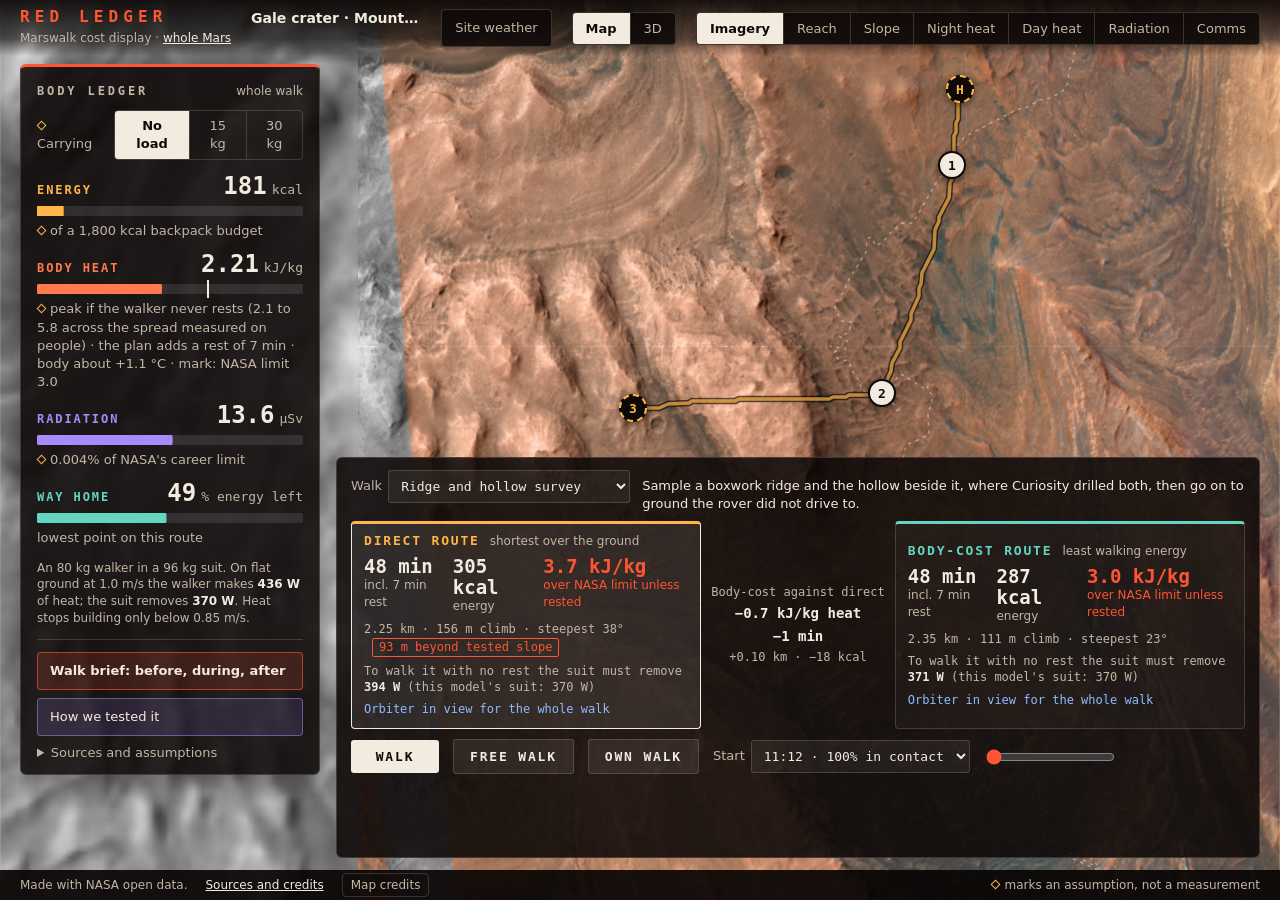
==== index.html @ 3b32ef21 "Add four ready-made walks, each with a science goal The challenge asks for a map that starts from a " ====
<!doctype html>
<html lang="en">
<head>
  <meta charset="utf-8">
  <meta name="viewport" content="width=device-width, initial-scale=1">
  <title>Red Ledger: what a Marswalk costs the body</title>
  <meta name="description" content="A helmet display for one Marswalk at Gale crater. Every route is priced in energy, heat, radiation dose and the way back. Made with NASA open data.">
  <link rel="stylesheet" href="vendor/leaflet/leaflet.css">
  <link rel="stylesheet" href="css/view3d.css">
  <link rel="stylesheet" href="css/hud.css">
</head>
<body class="booting">
  <div id="map" aria-label="Map of the walk area at Gale crater, Mars"></div>
  <div id="view3d" hidden></div>
  <div class="visor" aria-hidden="true"></div>

  <header class="top">
    <div class="brand">
      <span class="brand-mark">RED LEDGER</span>
      <span class="brand-sub">Marswalk cost display · <a href="globe.html">whole Mars</a></span>
    </div>
    <div class="site">
      <span class="site-name">Gale crater · Mount Sharp · boxwork ridges</span>
      <span class="site-coord" id="cursor-coord"></span>
    </div>
    <details class="chip-pop" id="weather">
      <summary>Site weather</summary>
      <div class="pop" id="weather-body"></div>
    </details>
    <nav class="overlays" id="views" aria-label="View">
      <button type="button" id="view-map" aria-pressed="true">Map</button>
      <button type="button" id="view-3d" aria-pressed="false" title="The walk on real terrain (key V)">3D</button>
      <button type="button" id="view-follow" aria-pressed="false" hidden>Follow</button>
      <button type="button" id="view-height" aria-pressed="false" hidden>Height ×2</button>
    </nav>
    <nav class="overlays" id="overlays" aria-label="Map overlay"></nav>
  </header>

  <main class="hud">
  <aside class="ledger" aria-label="Body cost along the route">
    <header class="ledger-head">
      <h2>Body ledger</h2>
      <span class="ledger-mode" id="ledger-mode"></span>
    </header>
    <div class="loads">
      <span><i class="assume"></i>Carrying</span>
      <nav id="loads" aria-label="Carried load"></nav>
    </div>
    <div class="bars" id="bars"></div>
    <div class="legend" id="legend" hidden>
      <span class="legend-title" id="legend-title"></span>
      <canvas id="legend-strip" width="200" height="8"></canvas>
      <span class="legend-ticks" id="legend-ticks"></span>
      <span class="legend-note" id="legend-note"></span>
    </div>
    <p class="ledger-note" id="ledger-note">Loading the terrain…</p>
    <div class="ledger-foot">
      <button type="button" id="brief-open" class="brief-open">Walk brief: before, during, after</button>
      <button type="button" id="proof-open">How we tested it</button>
      <details class="sources" id="sources">
        <summary>Sources and assumptions</summary>
        <ul id="sources-list"></ul>
      </details>
    </div>
  </aside>

  <aside class="target" id="target" aria-label="Selected stop" hidden>
    <figure id="target-photo" hidden>
      <img id="target-img" alt="">
      <button id="target-swap" type="button"></button>
      <figcaption id="target-caption"></figcaption>
    </figure>
    <div class="target-body">
      <h3 id="target-name"></h3>
      <p id="target-text"></p>
      <p class="credit" id="target-credit"></p>
    </div>
    <button type="button" class="close" id="target-close" aria-label="Close">×</button>
  </aside>

  <section class="walk" aria-label="Route comparison and walk control">
    <div class="walk-goal" id="walk-goal" hidden>
      <label>Walk <select id="walk-pick" title="Ready-made walks to places where Curiosity worked, or a walk of your own"></select></label>
      <span id="walk-goal-text"></span>
    </div>
    <p class="own-hint" id="own-hint" hidden></p>
    <div class="routes" id="routes"></div>
    <div class="scrub">
      <button id="play" type="button" disabled>Walk</button>
      <button id="free" type="button" class="quiet" disabled title="Steer the walker yourself with the arrow keys; the body model runs on the ground you choose">Free walk</button>
      <button id="own" type="button" class="quiet" disabled aria-pressed="false" title="Place your own stops on the map; the planner finds both routes there and back and what they cost the body (key O)">Own walk</button>
      <label class="start" id="start-wrap">Start <select id="start-time" title="Local time on Mars when the walk starts. The share is how much of the body-cost route has a relay orbiter in view."></select></label>
      <input id="progress" type="range" min="0" max="1000" value="0" disabled aria-label="Position along the route">
      <span id="progress-text" class="mono"></span>
    </div>
    <canvas id="profile" aria-label="Elevation profile of the route"></canvas>
  </section>
  </main>

  <dialog class="proof sheet" id="proof" aria-label="Tests of the model against measurements">
    <header>
      <h2>How we tested our own claims</h2>
      <button type="button" class="close" id="proof-close" aria-label="Close">×</button>
    </header>
    <div id="proof-body"></div>
  </dialog>

  <dialog class="proof sheet" id="brief" aria-label="Walk brief">
    <header>
      <h2>Walk brief</h2>
      <button type="button" class="close" id="brief-close" aria-label="Close">×</button>
    </header>
    <div id="brief-body"></div>
  </dialog>

  <footer class="foot">
    <span>Made with NASA open data.</span>
    <a href="CREDITS.md">Sources and credits</a>
    <details class="chip-pop up" id="map-credits">
      <summary>Map credits</summary>
      <div class="pop" id="map-credits-body"></div>
    </details>
    <span class="assume-key"><i class="assume"></i>marks an assumption, not a measurement</span>
  </footer>

  <script src="vendor/leaflet/leaflet.js"></script>
  <script type="module" src="js/app.js"></script>
</body>
</html>
---- vendor/leaflet/leaflet.css ----
/* required styles */

.leaflet-pane,
.leaflet-tile,
.leaflet-marker-icon,
.leaflet-marker-shadow,
.leaflet-tile-container,
.leaflet-pane > svg,
.leaflet-pane > canvas,
.leaflet-zoom-box,
.leaflet-image-layer,
.leaflet-layer {
	position: absolute;
	left: 0;
	top: 0;
	}
.leaflet-container {
	overflow: hidden;
	}
.leaflet-tile,
.leaflet-marker-icon,
.leaflet-marker-shadow {
	-webkit-user-select: none;
	   -moz-user-select: none;
	        user-select: none;
	  -webkit-user-drag: none;
	}
/* Prevents IE11 from highlighting tiles in blue */
.leaflet-tile::selection {
	background: transparent;
}
/* Safari renders non-retina tile on retina better with this, but Chrome is worse */
.leaflet-safari .leaflet-tile {
	image-rendering: -webkit-optimize-contrast;
	}
/* hack that prevents hw layers "stretching" when loading new tiles */
.leaflet-safari .leaflet-tile-container {
	width: 1600px;
	height: 1600px;
	-webkit-transform-origin: 0 0;
	}
.leaflet-marker-icon,
.leaflet-marker-shadow {
	display: block;
	}
/* .leaflet-container svg: reset svg max-width decleration shipped in Joomla! (joomla.org) 3.x */
/* .leaflet-container img: map is broken in FF if you have max-width: 100% on tiles */
.leaflet-container .leaflet-overlay-pane svg {
	max-width: none !important;
	max-height: none !important;
	}
.leaflet-container .leaflet-marker-pane img,
.leaflet-container .leaflet-shadow-pane img,
.leaflet-container .leaflet-tile-pane img,
.leaflet-container img.leaflet-image-layer,
.leaflet-container .leaflet-tile {
	max-width: none !important;
	max-height: none !important;
	width: auto;
	padding: 0;
	}

.leaflet-container img.leaflet-tile {
	/* See: https://bugs.chromium.org/p/chromium/issues/detail?id=600120 */
	mix-blend-mode: plus-lighter;
}

.leaflet-container.leaflet-touch-zoom {
	-ms-touch-action: pan-x pan-y;
	touch-action: pan-x pan-y;
	}
.leaflet-container.leaflet-touch-drag {
	-ms-touch-action: pinch-zoom;
	/* Fallback for FF which doesn't support pinch-zoom */
	touch-action: none;
	touch-action: pinch-zoom;
}
.leaflet-container.leaflet-touch-drag.leaflet-touch-zoom {
	-ms-touch-action: none;
	touch-action: none;
}
.leaflet-container {
	-webkit-tap-highlight-color: transparent;
}
.leaflet-container a {
	-webkit-tap-highlight-color: rgba(51, 181, 229, 0.4);
}
.leaflet-tile {
	filter: inherit;
	visibility: hidden;
	}
.leaflet-tile-loaded {
	visibility: inherit;
	}
.leaflet-zoom-box {
	width: 0;
	height: 0;
	-moz-box-sizing: border-box;
	     box-sizing: border-box;
	z-index: 800;
	}
/* workaround for https://bugzilla.mozilla.org/show_bug.cgi?id=888319 */
.leaflet-overlay-pane svg {
	-moz-user-select: none;
	}

.leaflet-pane         { z-index: 400; }

.leaflet-tile-pane    { z-index: 200; }
.leaflet-overlay-pane { z-index: 400; }
.leaflet-shadow-pane  { z-index: 500; }
.leaflet-marker-pane  { z-index: 600; }
.leaflet-tooltip-pane   { z-index: 650; }
.leaflet-popup-pane   { z-index: 700; }

.leaflet-map-pane canvas { z-index: 100; }
.leaflet-map-pane svg    { z-index: 200; }

.leaflet-vml-shape {
	width: 1px;
	height: 1px;
	}
.lvml {
	behavior: url(#default#VML);
	display: inline-block;
	position: absolute;
	}


/* control positioning */

.leaflet-control {
	position: relative;
	z-index: 800;
	pointer-events: visiblePainted; /* IE 9-10 doesn't have auto */
	pointer-events: auto;
	}
.leaflet-top,
.leaflet-bottom {
	position: absolute;
	z-index: 1000;
	pointer-events: none;
	}
.leaflet-top {
	top: 0;
	}
.leaflet-right {
	right: 0;
	}
.leaflet-bottom {
	bottom: 0;
	}
.leaflet-left {
	left: 0;
	}
.leaflet-control {
	float: left;
	clear: both;
	}
.leaflet-right .leaflet-control {
	float: right;
	}
.leaflet-top .leaflet-control {
	margin-top: 10px;
	}
.leaflet-bottom .leaflet-control {
	margin-bottom: 10px;
	}
.leaflet-left .leaflet-control {
	margin-left: 10px;
	}
.leaflet-right .leaflet-control {
	margin-right: 10px;
	}


/* zoom and fade animations */

.leaflet-fade-anim .leaflet-popup {
	opacity: 0;
	-webkit-transition: opacity 0.2s linear;
	   -moz-transition: opacity 0.2s linear;
	        transition: opacity 0.2s linear;
	}
.leaflet-fade-anim .leaflet-map-pane .leaflet-popup {
	opacity: 1;
	}
.leaflet-zoom-animated {
	-webkit-transform-origin: 0 0;
	    -ms-transform-origin: 0 0;
	        transform-origin: 0 0;
	}
svg.leaflet-zoom-animated {
	will-change: transform;
}

.leaflet-zoom-anim .leaflet-zoom-animated {
	-webkit-transition: -webkit-transform 0.25s cubic-bezier(0,0,0.25,1);
	   -moz-transition:    -moz-transform 0.25s cubic-bezier(0,0,0.25,1);
	        transition:         transform 0.25s cubic-bezier(0,0,0.25,1);
	}
.leaflet-zoom-anim .leaflet-tile,
.leaflet-pan-anim .leaflet-tile {
	-webkit-transition: none;
	   -moz-transition: none;
	        transition: none;
	}

.leaflet-zoom-anim .leaflet-zoom-hide {
	visibility: hidden;
	}


/* cursors */

.leaflet-interactive {
	cursor: pointer;
	}
.leaflet-grab {
	cursor: -webkit-grab;
	cursor:    -moz-grab;
	cursor:         grab;
	}
.leaflet-crosshair,
.leaflet-crosshair .leaflet-interactive {
	cursor: crosshair;
	}
.leaflet-popup-pane,
.leaflet-control {
	cursor: auto;
	}
.leaflet-dragging .leaflet-grab,
.leaflet-dragging .leaflet-grab .leaflet-interactive,
.leaflet-dragging .leaflet-marker-draggable {
	cursor: move;
	cursor: -webkit-grabbing;
	cursor:    -moz-grabbing;
	cursor:         grabbing;
	}

/* marker & overlays interactivity */
.leaflet-marker-icon,
.leaflet-marker-shadow,
.leaflet-image-layer,
.leaflet-pane > svg path,
.leaflet-tile-container {
	pointer-events: none;
	}

.leaflet-marker-icon.leaflet-interactive,
.leaflet-image-layer.leaflet-interactive,
.leaflet-pane > svg path.leaflet-interactive,
svg.leaflet-image-layer.leaflet-interactive path {
	pointer-events: visiblePainted; /* IE 9-10 doesn't have auto */
	pointer-events: auto;
	}

/* visual tweaks */

.leaflet-container {
	background: #ddd;
	outline-offset: 1px;
	}
.leaflet-container a {
	color: #0078A8;
	}
.leaflet-zoom-box {
	border: 2px dotted #38f;
	background: rgba(255,255,255,0.5);
	}


/* general typography */
.leaflet-container {
	font-family: "Helvetica Neue", Arial, Helvetica, sans-serif;
	font-size: 12px;
	font-size: 0.75rem;
	line-height: 1.5;
	}


/* general toolbar styles */

.leaflet-bar {
	box-shadow: 0 1px 5px rgba(0,0,0,0.65);
	border-radius: 4px;
	}
.leaflet-bar a {
	background-color: #fff;
	border-bottom: 1px solid #ccc;
	width: 26px;
	height: 26px;
	line-height: 26px;
	display: block;
	text-align: center;
	text-decoration: none;
	color: black;
	}
.leaflet-bar a,
.leaflet-control-layers-toggle {
	background-position: 50% 50%;
	background-repeat: no-repeat;
	display: block;
	}
.leaflet-bar a:hover,
.leaflet-bar a:focus {
	background-color: #f4f4f4;
	}
.leaflet-bar a:first-child {
	border-top-left-radius: 4px;
	border-top-right-radius: 4px;
	}
.leaflet-bar a:last-child {
	border-bottom-left-radius: 4px;
	border-bottom-right-radius: 4px;
	border-bottom: none;
	}
.leaflet-bar a.leaflet-disabled {
	cursor: default;
	background-color: #f4f4f4;
	color: #bbb;
	}

.leaflet-touch .leaflet-bar a {
	width: 30px;
	height: 30px;
	line-height: 30px;
	}
.leaflet-touch .leaflet-bar a:first-child {
	border-top-left-radius: 2px;
	border-top-right-radius: 2px;
	}
.leaflet-touch .leaflet-bar a:last-child {
	border-bottom-left-radius: 2px;
	border-bottom-right-radius: 2px;
	}

/* zoom control */

.leaflet-control-zoom-in,
.leaflet-control-zoom-out {
	font: bold 18px 'Lucida Console', Monaco, monospace;
	text-indent: 1px;
	}

.leaflet-touch .leaflet-control-zoom-in, .leaflet-touch .leaflet-control-zoom-out  {
	font-size: 22px;
	}


/* layers control */

.leaflet-control-layers {
	box-shadow: 0 1px 5px rgba(0,0,0,0.4);
	background: #fff;
	border-radius: 5px;
	}
.leaflet-control-layers-toggle {
	background-image: url(images/layers.png);
	width: 36px;
	height: 36px;
	}
.leaflet-retina .leaflet-control-layers-toggle {
	background-image: url(images/layers-2x.png);
	background-size: 26px 26px;
	}
.leaflet-touch .leaflet-control-layers-toggle {
	width: 44px;
	height: 44px;
	}
.leaflet-control-layers .leaflet-control-layers-list,
.leaflet-control-layers-expanded .leaflet-control-layers-toggle {
	display: none;
	}
.leaflet-control-layers-expanded .leaflet-control-layers-list {
	display: block;
	position: relative;
	}
.leaflet-control-layers-expanded {
	padding: 6px 10px 6px 6px;
	color: #333;
	background: #fff;
	}
.leaflet-control-layers-scrollbar {
	overflow-y: scroll;
	overflow-x: hidden;
	padding-right: 5px;
	}
.leaflet-control-layers-selector {
	margin-top: 2px;
	position: relative;
	top: 1px;
	}
.leaflet-control-layers label {
	display: block;
	font-size: 13px;
	font-size: 1.08333em;
	}
.leaflet-control-layers-separator {
	height: 0;
	border-top: 1px solid #ddd;
	margin: 5px -10px 5px -6px;
	}

/* Default icon URLs */
.leaflet-default-icon-path { /* used only in path-guessing heuristic, see L.Icon.Default */
	background-image: url(images/marker-icon.png);
	}


/* attribution and scale controls */

.leaflet-container .leaflet-control-attribution {
	background: #fff;
	background: rgba(255, 255, 255, 0.8);
	margin: 0;
	}
.leaflet-control-attribution,
.leaflet-control-scale-line {
	padding: 0 5px;
	color: #333;
	line-height: 1.4;
	}
.leaflet-control-attribution a {
	text-decoration: none;
	}
.leaflet-control-attribution a:hover,
.leaflet-control-attribution a:focus {
	text-decoration: underline;
	}
.leaflet-attribution-flag {
	display: inline !important;
	vertical-align: baseline !important;
	width: 1em;
	height: 0.6669em;
	}
.leaflet-left .leaflet-control-scale {
	margin-left: 5px;
	}
.leaflet-bottom .leaflet-control-scale {
	margin-bottom: 5px;
	}
.leaflet-control-scale-line {
	border: 2px solid #777;
	border-top: none;
	line-height: 1.1;
	padding: 2px 5px 1px;
	white-space: nowrap;
	-moz-box-sizing: border-box;
	     box-sizing: border-box;
	background: rgba(255, 255, 255, 0.8);
	text-shadow: 1px 1px #fff;
	}
.leaflet-control-scale-line:not(:first-child) {
	border-top: 2px solid #777;
	border-bottom: none;
	margin-top: -2px;
	}
.leaflet-control-scale-line:not(:first-child):not(:last-child) {
	border-bottom: 2px solid #777;
	}

.leaflet-touch .leaflet-control-attribution,
.leaflet-touch .leaflet-control-layers,
.leaflet-touch .leaflet-bar {
	box-shadow: none;
	}
.leaflet-touch .leaflet-control-layers,
.leaflet-touch .leaflet-bar {
	border: 2px solid rgba(0,0,0,0.2);
	background-clip: padding-box;
	}


/* popup */

.leaflet-popup {
	position: absolute;
	text-align: center;
	margin-bottom: 20px;
	}
.leaflet-popup-content-wrapper {
	padding: 1px;
	text-align: left;
	border-radius: 12px;
	}
.leaflet-popup-content {
	margin: 13px 24px 13px 20px;
	line-height: 1.3;
	font-size: 13px;
	font-size: 1.08333em;
	min-height: 1px;
	}
.leaflet-popup-content p {
	margin: 17px 0;
	margin: 1.3em 0;
	}
.leaflet-popup-tip-container {
	width: 40px;
	height: 20px;
	position: absolute;
	left: 50%;
	margin-top: -1px;
	margin-left: -20px;
	overflow: hidden;
	pointer-events: none;
	}
.leaflet-popup-tip {
	width: 17px;
	height: 17px;
	padding: 1px;

	margin: -10px auto 0;
	pointer-events: auto;

	-webkit-transform: rotate(45deg);
	   -moz-transform: rotate(45deg);
	    -ms-transform: rotate(45deg);
	        transform: rotate(45deg);
	}
.leaflet-popup-content-wrapper,
.leaflet-popup-tip {
	background: white;
	color: #333;
	box-shadow: 0 3px 14px rgba(0,0,0,0.4);
	}
.leaflet-container a.leaflet-popup-close-button {
	position: absolute;
	top: 0;
	right: 0;
	border: none;
	text-align: center;
	width: 24px;
	height: 24px;
	font: 16px/24px Tahoma, Verdana, sans-serif;
	color: #757575;
	text-decoration: none;
	background: transparent;
	}
.leaflet-container a.leaflet-popup-close-button:hover,
.leaflet-container a.leaflet-popup-close-button:focus {
	color: #585858;
	}
.leaflet-popup-scrolled {
	overflow: auto;
	}

.leaflet-oldie .leaflet-popup-content-wrapper {
	-ms-zoom: 1;
	}
.leaflet-oldie .leaflet-popup-tip {
	width: 24px;
	margin: 0 auto;

	-ms-filter: "progid:DXImageTransform.Microsoft.Matrix(M11=0.70710678, M12=0.70710678, M21=-0.70710678, M22=0.70710678)";
	filter: progid:DXImageTransform.Microsoft.Matrix(M11=0.70710678, M12=0.70710678, M21=-0.70710678, M22=0.70710678);
	}

.leaflet-oldie .leaflet-control-zoom,
.leaflet-oldie .leaflet-control-layers,
.leaflet-oldie .leaflet-popup-content-wrapper,
.leaflet-oldie .leaflet-popup-tip {
	border: 1px solid #999;
	}


/* div icon */

.leaflet-div-icon {
	background: #fff;
	border: 1px solid #666;
	}


/* Tooltip */
/* Base styles for the element that has a tooltip */
.leaflet-tooltip {
	position: absolute;
	padding: 6px;
	background-color: #fff;
	border: 1px solid #fff;
	border-radius: 3px;
	color: #222;
	white-space: nowrap;
	-webkit-user-select: none;
	-moz-user-select: none;
	-ms-user-select: none;
	user-select: none;
	pointer-events: none;
	box-shadow: 0 1px 3px rgba(0,0,0,0.4);
	}
.leaflet-tooltip.leaflet-interactive {
	cursor: pointer;
	pointer-events: auto;
	}
.leaflet-tooltip-top:before,
.leaflet-tooltip-bottom:before,
.leaflet-tooltip-left:before,
.leaflet-tooltip-right:before {
	position: absolute;
	pointer-events: none;
	border: 6px solid transparent;
	background: transparent;
	content: "";
	}

/* Directions */

.leaflet-tooltip-bottom {
	margin-top: 6px;
}
.leaflet-tooltip-top {
	margin-top: -6px;
}
.leaflet-tooltip-bottom:before,
.leaflet-tooltip-top:before {
	left: 50%;
	margin-left: -6px;
	}
.leaflet-tooltip-top:before {
	bottom: 0;
	margin-bottom: -12px;
	border-top-color: #fff;
	}
.leaflet-tooltip-bottom:before {
	top: 0;
	margin-top: -12px;
	margin-left: -6px;
	border-bottom-color: #fff;
	}
.leaflet-tooltip-left {
	margin-left: -6px;
}
.leaflet-tooltip-right {
	margin-left: 6px;
}
.leaflet-tooltip-left:before,
.leaflet-tooltip-right:before {
	top: 50%;
	margin-top: -6px;
	}
.leaflet-tooltip-left:before {
	right: 0;
	margin-right: -12px;
	border-left-color: #fff;
	}
.leaflet-tooltip-right:before {
	left: 0;
	margin-left: -12px;
	border-right-color: #fff;
	}

/* Printing */

@media print {
	/* Prevent printers from removing background-images of controls. */
	.leaflet-control {
		-webkit-print-color-adjust: exact;
		print-color-adjust: exact;
		}
	}
---- css/view3d.css ----
/* Styles for the 3D view. Everything lives inside .v3d-root, which fills the
   container the page gives it. The variables match css/hud.css; the fallbacks
   let this file work on its own. */

/* The 3D view fades in over the map when it opens, so the flat map seems
   to tilt into the ground instead of cutting to it. */
.v3d-root {
  position: absolute;
  inset: 0;
  overflow: hidden;
  transition: opacity 350ms var(--ease-out, cubic-bezier(0.23, 1, 0.32, 1));
  background: var(--bg, #0c0908);
  color: var(--text, #f3ebe0);
  font: 12px/1.4 var(--sans, system-ui, -apple-system, "Segoe UI", Roboto, "Noto Sans", sans-serif);
}

.v3d-canvas {
  position: absolute;
  inset: 0;
  width: 100%;
  height: 100%;
  display: block;
  touch-action: none;
  cursor: grab;
}
.v3d-canvas:active { cursor: grabbing; }

/* Shown instead of the view when WebGL is missing. */
.v3d-msg {
  position: absolute;
  inset: 0;
  margin: 0;
  display: grid;
  place-items: center;
  padding: 24px;
  text-align: center;
  color: var(--dim, #c4b5a5);
  font-size: 15px;
}

.v3d-badge {
  position: absolute;
  top: 78px;
  right: 20px;
  padding: 6px 10px;
  border: 1px solid var(--amber, #ffb547);
  border-radius: 4px;
  background: var(--panel, rgba(14, 10, 8, 0.88));
  color: var(--amber, #ffb547);
  font: 700 13px/1 var(--mono, ui-monospace, "DejaVu Sans Mono", Menlo, Consolas, monospace);
  letter-spacing: 0.06em;
  pointer-events: none;
}
.v3d-badge[hidden] { display: none; }

.v3d-compass {
  position: absolute;
  top: 78px;
  left: 20px;
  width: 44px;
  height: 44px;
  border: 1px solid var(--line, rgba(255, 214, 190, 0.18));
  border-radius: 50%;
  background: var(--panel-quiet, rgba(14, 10, 8, 0.72));
  pointer-events: none;
}
/* The needle turns so its red end points at north on screen. */
.v3d-compass-needle {
  position: absolute;
  inset: 5px;
  transform-origin: 50% 50%;
}
.v3d-compass-needle::before {
  content: "N";
  position: absolute;
  top: -1px;
  left: 0;
  right: 0;
  text-align: center;
  font: 700 11px/1 var(--mono, ui-monospace, "DejaVu Sans Mono", Menlo, Consolas, monospace);
  color: var(--red, #ff5533);
}
.v3d-compass-needle::after {
  content: "";
  position: absolute;
  top: 14px;
  bottom: 4px;
  left: calc(50% - 1px);
  width: 2px;
  background: linear-gradient(to bottom, var(--red, #ff5533), var(--dim, #c4b5a5));
  border-radius: 1px;
}

.v3d-credit,
.v3d-hint {
  position: absolute;
  padding: 3px 8px;
  border-radius: 3px;
  background: var(--panel-quiet, rgba(14, 10, 8, 0.72));
  color: var(--dim, #c4b5a5);
  font-size: 11px;
  pointer-events: none;
}
.v3d-credit { left: 20px; bottom: 40px; max-width: calc(100% - 40px); }
.v3d-hint { right: 20px; bottom: 40px; }

@media (max-width: 700px) {
  .v3d-hint { display: none; }
  .v3d-credit { bottom: 8px; left: 8px; font-size: 10px; }
  .v3d-badge { right: 8px; }
  .v3d-compass { left: 8px; }
}

/* One line of render facts, only added when the page address has "v3debug". */
.v3d-debug {
  position: absolute;
  left: 0;
  right: 0;
  bottom: 64px; /* above the credit line and the hint */
  padding: 3px 8px;
  background: rgba(0, 0, 0, 0.75);
  color: #bfe;
  font: 10px/1.3 var(--mono, ui-monospace, "DejaVu Sans Mono", Menlo, Consolas, monospace);
  overflow-wrap: anywhere;
  pointer-events: none;
  z-index: 5;
}

@starting-style { .v3d-root { opacity: 0; } }
/* Opened with the V key: no fade. */
.v3d-instant .v3d-root { transition: none; }

/* Grab handle over the walker, on pages that let the visitor drag it. */
.v3d-handle {
  position: absolute;
  left: -22px;
  top: -22px;
  width: 44px;
  height: 44px;
  border-radius: 50%;
  pointer-events: auto;
  touch-action: none;
  user-select: none;
  cursor: grab;
}
.v3d-handle[hidden] { display: none; }
.v3d-handle:focus-visible { outline: 2px solid var(--amber, #ffb547); outline-offset: 2px; }
.v3d-dragging, .v3d-dragging .v3d-handle { cursor: grabbing; }
---- css/hud.css ----
:root {
  --bg: #0c0908;
  --panel: rgba(14, 10, 8, 0.88);
  --panel-quiet: rgba(14, 10, 8, 0.72);
  --line: rgba(255, 214, 190, 0.18);
  --text: #f3ebe0;
  --dim: #c4b5a5;
  --red: #ff5533;
  --amber: #ffb547;
  --ok: #63d6c1;
  --violet: #a78bfa;
  --mono: ui-monospace, "SFMono-Regular", "DejaVu Sans Mono", Menlo, Consolas, monospace;
  --sans: system-ui, -apple-system, "Segoe UI", Roboto, "Noto Sans", sans-serif;
  --left: clamp(300px, 22vw, 400px);
  --right: clamp(280px, 20vw, 360px);
  --top: 64px;
  --foot: 30px;
  --gap: 16px;
  /* Motion curves. Strong ease-out for things that enter or leave, ease-in-out
     for things that move on screen. */
  --ease-out: cubic-bezier(0.23, 1, 0.32, 1);
  --ease-in-out: cubic-bezier(0.77, 0, 0.175, 1);
}

/* Going from the globe to the walk page, the browser blends the two pages
   instead of cutting (where it can). */
@view-transition { navigation: auto; }

* { box-sizing: border-box; }

html, body {
  height: 100%;
  margin: 0;
  background: var(--bg);
  color: var(--text);
  font: 15px/1.4 var(--sans);
  overflow: hidden;
}

.mono { font-family: var(--mono); }
a { color: var(--text); }
button { font: inherit; color: inherit; }
:focus-visible { outline: 2px solid var(--amber); outline-offset: 2px; }

/* z-index 0 keeps every map layer under the 3D view and the panels. */
#map { position: fixed; inset: 0; z-index: 0; background: #17100d; }
#view3d { position: fixed; inset: 0; z-index: 300; }
#view3d[hidden] { display: none; }

/* The helmet: darkens the edges so the map reads as seen through a visor. */
.visor {
  position: fixed;
  inset: 0;
  pointer-events: none;
  z-index: 400;
  background: radial-gradient(ellipse 125% 100% at 50% 48%, transparent 70%, rgba(8, 5, 4, 0.35) 88%, rgba(5, 3, 2, 0.55) 100%);
  box-shadow: inset 0 0 0 1px var(--line);
}

.top, .foot { position: fixed; z-index: 500; }

/* The panels sit in one grid between the top bar and the footer, so they
   can never lie on top of each other, whatever the screen. Wide screens:
   the ledger on the left at full height, the walk panel along the bottom,
   the stop card top right, the map free in the middle. --top and --foot
   are set from the real height of the bars by the script. */
.hud {
  position: fixed;
  top: var(--top); bottom: var(--foot); left: 0; right: 0;
  z-index: 500;
  display: grid;
  grid-template-columns: var(--left) minmax(0, 1fr) var(--right);
  grid-template-rows: minmax(0, 1fr) auto;
  gap: 12px 16px;
  padding: 8px 20px 12px;
  pointer-events: none;
}
.hud > * { pointer-events: auto; min-width: 0; }

/* Panels arrive one after the other when the page starts. Until then a
   cover in the page colour hides the bare map, so the page opens the way the
   globe page left off: dark. */
.top, .ledger, .walk { transition: opacity 500ms var(--ease-out), transform 500ms var(--ease-out); }
.booting .top { opacity: 0; transform: translateY(-8px); }
.booting .ledger { opacity: 0; transform: translateX(-12px); }
.booting .walk { opacity: 0; transform: translateY(12px); }
.top { transition-delay: 100ms; }
.ledger { transition-delay: 200ms; }
.walk { transition-delay: 300ms; }
body::before {
  content: "";
  position: fixed;
  inset: 0;
  z-index: 2000;
  background: var(--bg);
  pointer-events: none;
  opacity: 0;
  transition: opacity 450ms var(--ease-out);
}
body.booting::before { opacity: 1; animation: cover-lift 450ms var(--ease-out) 6s forwards; }
/* If the page never finishes starting, the map still shows after 6 s. */
@keyframes cover-lift { to { opacity: 0; } }

/* Top bar */

.top {
  top: 0; left: 0; right: 0;
  min-height: 56px;
  flex-wrap: wrap;
  row-gap: 6px;
  display: flex;
  align-items: center;
  gap: 20px;
  padding: 8px 20px;
  background: linear-gradient(to bottom, rgba(8, 5, 4, 0.92), rgba(8, 5, 4, 0.6) 70%, transparent);
}

.brand { display: flex; flex-direction: column; flex: none; }
.brand-mark { font: 700 16px/1 var(--mono); letter-spacing: 0.32em; color: var(--red); white-space: nowrap; }
.brand-sub { font-size: 12px; color: var(--dim); margin-top: 5px; }

/* The site block takes the room that is left and no more, so a long
   pointer readout is cut short instead of pushing the buttons to a second row. */
.site { display: flex; flex-direction: column; flex: 1 1 0; min-width: 0; margin-right: auto; }
.site-name { font-weight: 600; white-space: nowrap; overflow: hidden; text-overflow: ellipsis; }
.site-coord { font: 12px/1.5 var(--mono); color: var(--dim); min-height: 18px; white-space: nowrap; overflow: hidden; text-overflow: ellipsis; }

.overlays { display: flex; flex: none; border: 1px solid var(--line); border-radius: 4px; overflow: hidden; background: var(--panel); }
.overlays button {
  padding: 9px 13px;
  font: 13px/1 var(--sans);
  color: var(--dim);
  background: none;
  border: 0;
  border-left: 1px solid var(--line);
  cursor: pointer;
}
.overlays button:first-child { border-left: 0; }
.overlays button[aria-pressed="true"] { color: var(--bg); background: var(--text); font-weight: 600; }

/* A small label that opens a note: site weather, map credits. */
.chip-pop { position: relative; flex: none; }
.chip-pop summary {
  list-style: none;
  padding: 9px 13px;
  font-size: 13px;
  color: var(--dim);
  background: var(--panel);
  border: 1px solid var(--line);
  border-radius: 4px;
  cursor: pointer;
}
.chip-pop summary::-webkit-details-marker { display: none; }
.chip-pop[open] summary { color: var(--text); border-color: var(--text); }
.pop {
  position: absolute;
  top: calc(100% + 8px); right: 0;
  width: 320px;
  padding: 12px 14px;
  font-size: 13px;
  color: var(--dim);
  background: var(--panel);
  border: 1px solid var(--line);
  border-radius: 6px;
  z-index: 10;
}
.chip-pop.up .pop { top: auto; bottom: calc(100% + 8px); left: 0; right: auto; width: 440px; }
.pop b { color: var(--text); font: 600 14px/1.5 var(--mono); }
.pop p { margin: 0 0 6px; }
.pop p:last-child { margin: 0; }

/* Body ledger: the centre of the page */

.ledger {
  grid-column: 1;
  grid-row: 1 / 3;
  align-self: start;
  max-height: 100%;
  overflow-y: auto;
  padding: 16px 16px 12px;
  background: var(--panel);
  border: 1px solid var(--line);
  border-top: 3px solid var(--red);
  border-radius: 6px;
  box-shadow: 0 10px 30px rgba(0, 0, 0, 0.45);
}
.ledger-head { display: flex; justify-content: space-between; align-items: baseline; margin-bottom: 14px; }
.ledger h2 { margin: 0; font: 600 12px/1 var(--mono); letter-spacing: 0.24em; text-transform: uppercase; color: var(--dim); }
.ledger-mode { font-size: 12px; color: var(--dim); }

.bar { --hue: var(--ok); margin-bottom: 16px; }
.bar-head { display: flex; justify-content: space-between; align-items: baseline; gap: 8px; }
.bar-name { font: 600 12px/1 var(--mono); letter-spacing: 0.16em; text-transform: uppercase; color: var(--hue); }
.bar-value { font: 600 28px/1 var(--mono); font-variant-numeric: tabular-nums; white-space: nowrap; }
.bar-value small { margin-left: 5px; font-size: 13px; font-weight: 400; color: var(--dim); }
.bar-track { position: relative; height: 12px; margin: 8px 0 6px; background: rgba(255, 255, 255, 0.1); border-radius: 2px; }
/* Drawn with scaleX, not width, so a moving bar does not lay out the page again. */
.bar-fill { height: 100%; width: 100%; transform: scaleX(0); transform-origin: left; background: var(--hue); border-radius: 2px; }
.bar-limit { position: absolute; top: -4px; bottom: -4px; width: 2px; background: var(--text); }
/* Near the limit: amber, so the warning still shows when motion is off. */
.bar[data-state="warn"] .bar-fill { background: var(--amber); }
.bar[data-state="warn"] .bar-value { color: var(--amber); }
.bar[data-state="warn"] .bar-limit { animation: tick 1s ease-in-out infinite; }
.bar[data-state="over"] .bar-fill { background: var(--red); }
.bar[data-state="over"] .bar-value { color: var(--red); }
.bar-note { font-size: 13px; color: var(--dim); }
@keyframes tick { 50% { opacity: 0.25; } }

/* Anything not measured or published gets this mark. */
.assume {
  display: inline-block;
  width: 7px; height: 7px;
  margin: 0 5px 1px 1px;
  border: 1px solid var(--amber);
  transform: rotate(45deg);
}

.legend { display: grid; grid-template-columns: auto 1fr; align-items: center; gap: 2px 10px; margin: 2px 0 12px; padding-top: 12px; border-top: 1px solid var(--line); }
.legend[hidden] { display: none; }
.legend-title { font: 600 12px/1 var(--mono); letter-spacing: 0.14em; text-transform: uppercase; color: var(--dim); }
#legend-strip { width: 100%; height: 8px; border-radius: 2px; background: rgba(255, 255, 255, 0.08); }
.legend-ticks { grid-column: 2; display: flex; justify-content: space-between; font: 11px/1.3 var(--mono); color: var(--dim); }
.legend-note { grid-column: 1 / -1; font-size: 12px; line-height: 1.35; color: var(--dim); }
.legend-note:empty { display: none; }

.ledger-note { margin: 0 0 12px; font-size: 12px; color: var(--dim); }
.ledger-foot { display: flex; flex-direction: column; gap: 8px; padding-top: 12px; border-top: 1px solid var(--line); }
.ledger-foot button {
  padding: 9px 12px;
  font-size: 13px;
  text-align: left;
  background: rgba(167, 139, 250, 0.14);
  border: 1px solid rgba(167, 139, 250, 0.5);
  border-radius: 4px;
  cursor: pointer;
}
.sources summary { font-size: 13px; color: var(--dim); cursor: pointer; }
.sources ul { margin: 8px 0 0; padding: 0; list-style: none; }
.sources li { margin-bottom: 9px; font-size: 12px; color: var(--dim); }
.sources li a { display: block; color: var(--text); }
.tag { display: inline-block; margin-right: 6px; padding: 1px 5px; font: 10px/1.4 var(--mono); text-transform: uppercase; letter-spacing: 0.06em; border: 1px solid var(--line); border-radius: 2px; }
.tag[data-status="assumption"] { color: var(--amber); border-color: var(--amber); }

/* Stop card */

.target {
  position: relative;
  grid-column: 3;
  grid-row: 1;
  align-self: start;
  max-height: 100%;
  overflow-y: auto;
  background: var(--panel);
  border: 1px solid var(--line);
  border-radius: 6px;
  overflow: hidden;
  animation: slide-in 250ms var(--ease-out);
}
@keyframes slide-in { from { opacity: 0; transform: translateX(16px); } }
.target figure { position: relative; margin: 0; }
/* A new photo fades in once it has loaded instead of appearing in pieces. */
#target-img { transition: opacity 200ms var(--ease-out); }
#target-img.loading { opacity: 0; transition: none; }
.target img { display: block; width: 100%; height: clamp(150px, 22vh, 220px); object-fit: cover; }
.target figcaption { padding: 8px 14px 0; font-size: 12px; color: var(--dim); }
#target-swap {
  position: absolute;
  right: 8px;
  top: calc(clamp(150px, 22vh, 220px) - 36px);
  padding: 6px 9px;
  font-size: 12px;
  background: rgba(8, 5, 4, 0.82);
  border: 1px solid var(--line);
  border-radius: 3px;
  cursor: pointer;
}
.target-body { padding: 10px 14px 14px; }
.target h3 { margin: 0 0 4px; font-size: 16px; }
.target p { margin: 0 0 6px; font-size: 13px; color: var(--dim); }
.target .credit { font-size: 12px; }
.close {
  position: absolute;
  top: 6px; right: 6px;
  width: 28px; height: 28px;
  font-size: 18px;
  line-height: 1;
  background: rgba(8, 5, 4, 0.7);
  border: 1px solid var(--line);
  border-radius: 50%;
  cursor: pointer;
}

/* Routes and walk control */

.walk {
  grid-column: 2 / 4;
  grid-row: 2;
  padding: 12px 14px;
  background: var(--panel);
  border: 1px solid var(--line);
  border-radius: 6px;
}
.routes { display: grid; grid-template-columns: 1fr auto 1fr; align-items: stretch; gap: 10px; margin-bottom: 10px; }
.route {
  padding: 10px 12px;
  text-align: left;
  background: rgba(255, 255, 255, 0.03);
  border: 1px solid var(--line);
  border-top: 3px solid var(--route);
  border-radius: 4px;
  cursor: pointer;
}
.route[aria-pressed="true"] { background: rgba(255, 255, 255, 0.09); border-color: var(--text); border-top-color: var(--route); }
.route-name { display: flex; align-items: baseline; gap: 10px; font: 600 13px/1 var(--mono); letter-spacing: 0.14em; text-transform: uppercase; color: var(--route); }
.route-name small { font: 400 12px/1 var(--sans); letter-spacing: 0; text-transform: none; color: var(--dim); }
.route-big { display: flex; gap: 22px; margin-top: 9px; }
.route-big span { font-size: 12px; color: var(--dim); }
.route-big b { display: block; font: 600 22px/1.1 var(--mono); color: var(--text); font-variant-numeric: tabular-nums; }
.route-small { margin-top: 7px; font: 12px/1.3 var(--mono); color: var(--dim); }
.route-flag { display: inline-block; margin-left: 8px; padding: 1px 6px; color: var(--red); border: 1px solid var(--red); border-radius: 2px; }
.delta { display: flex; flex-direction: column; justify-content: center; gap: 5px; min-width: 150px; font: 12px/1.25 var(--mono); color: var(--dim); text-align: center; }
.delta b { color: var(--text); font-size: 14px; }

.scrub { display: flex; align-items: center; gap: 14px; }
.scrub button {
  min-width: 88px;
  padding: 10px 16px;
  font: 600 13px/1 var(--mono);
  letter-spacing: 0.14em;
  text-transform: uppercase;
  color: var(--bg);
  background: var(--text);
  border: 0;
  border-radius: 3px;
  cursor: pointer;
}
.scrub button:disabled { opacity: 0.35; cursor: default; }
/* A small press on the main controls, so a click is felt. */
.scrub button, .route { transition: transform 120ms var(--ease-out); }
.scrub button:not(:disabled):active, .route:active { transform: scale(0.97); }
.scrub input { flex: 1; accent-color: var(--red); }
#progress-text { min-width: 300px; font-size: 13px; color: var(--dim); text-align: right; white-space: nowrap; }
#profile { display: block; width: 100%; height: clamp(44px, 7vh, 72px); margin-top: 8px; }

/* Map marks */

.stop {
  display: grid;
  place-items: center;
  font: 700 13px/1 var(--mono);
  color: var(--bg);
  background: var(--text);
  border: 2px solid var(--bg);
  border-radius: 50%;
  box-shadow: 0 2px 8px rgba(0, 0, 0, 0.6);
}
.stop-assumed { background: var(--bg); color: var(--amber); border: 2px dashed var(--amber); }
/* Leaflet places the mark with transform, and any transform or scale on the
   mark itself moves it off its place. The arrival pulse is a ring drawn
   around the mark instead. */
.stop.arrived::after {
  content: "";
  position: absolute;
  inset: -2px;
  border: 2px solid var(--text);
  border-radius: 50%;
  pointer-events: none;
  animation: arrive 600ms ease-out both;
}
@keyframes arrive { from { transform: scale(1); opacity: 0.9; } to { transform: scale(2); opacity: 0; } }

.walker { position: relative; }
.walker i {
  position: absolute;
  inset: 4px;
  background: var(--text);
  border: 3px solid var(--bg);
  border-radius: 50%;
  box-shadow: 0 0 0 2px var(--text);
}
.walker::before {
  content: "";
  position: absolute;
  inset: 0;
  border: 2px solid var(--text);
  border-radius: 50%;
  animation: halo 1.6s ease-out infinite;
}
@keyframes halo { from { transform: scale(0.6); opacity: 0.8; } to { transform: scale(2.2); opacity: 0; } }

/* The check against Curiosity's measurements */

.proof {
  width: min(680px, calc(100vw - 40px));
  padding: 0;
  color: var(--text);
  background: #120d0b;
  border: 1px solid var(--line);
  border-top: 3px solid var(--violet);
  border-radius: 8px;
}
.proof::backdrop { background: rgba(4, 2, 2, 0.6); }

/* The sheets fade and grow in, and leave a little faster. The closed state
   is where they leave to; @starting-style is where they come from. */
.proof, .proof::backdrop {
  transition: opacity 150ms var(--ease-out), transform 150ms var(--ease-out),
    overlay 150ms allow-discrete, display 150ms allow-discrete;
}
.proof { opacity: 0; transform: scale(0.96); }
.proof::backdrop { opacity: 0; }
.proof[open], .proof[open]::backdrop { opacity: 1; transition-duration: 220ms; }
.proof[open] { transform: none; }
@starting-style {
  .proof[open] { opacity: 0; transform: scale(0.96); }
  .proof[open]::backdrop { opacity: 0; }
}
.proof header { position: relative; padding: 18px 22px 0; }
.proof h2 { margin: 0; font-size: 20px; }
#proof-body { padding: 10px 22px 20px; font-size: 15px; }
#proof-body p { margin: 0 0 12px; color: var(--dim); }
#proof-body p b { color: var(--text); }
.proof table { width: 100%; margin: 0 0 14px; border-collapse: collapse; font: 14px/1.6 var(--mono); }
.proof th { text-align: left; font-weight: 400; font-size: 12px; color: var(--dim); border-bottom: 1px solid var(--line); padding: 2px 8px 6px 0; }
.proof td { padding: 3px 8px 3px 0; }
.proof td:nth-child(n+2), .proof th:nth-child(n+2) { text-align: right; }
.proof tr.off td { color: var(--amber); }

/* Footer */

.foot {
  left: 0; right: 0; bottom: 0;
  min-height: 30px;
  flex-wrap: wrap;
  display: flex;
  gap: 18px;
  align-items: center;
  padding: 0 20px;
  font-size: 12px;
  color: var(--dim);
  background: rgba(8, 5, 4, 0.92);
}
.foot .chip-pop summary { padding: 3px 8px; font-size: 12px; background: none; }
.assume-key { margin-left: auto; }

.leaflet-container { background: #17100d; font: inherit; }
.leaflet-tooltip { background: var(--panel); color: var(--text); border: 1px solid var(--line); box-shadow: none; }
.leaflet-tooltip::before { display: none; }

/* Smaller screens: a common judge laptop is 1366 x 768. */
@media (max-width: 1500px), (max-height: 860px) {
  html, body { font-size: 14px; }
  :root { --left: 300px; --right: 280px; }
  .bar { margin-bottom: 12px; }
  .bar-value { font-size: 24px; }
  .bar-track { height: 10px; }
  .route-big b { font-size: 19px; }
  .route-big { gap: 16px; }
  .delta { min-width: 120px; }
  #progress-text { min-width: 250px; font-size: 12px; }
}

/* Upright tablets and anything narrower than a laptop: the panels stack.
   Ledger on top with its four lines two by two, the map in the middle,
   the walk panel at the bottom. */
@media (max-width: 1099px) {
  .top { padding: 8px 12px; gap: 8px 14px; }
  .overlays { max-width: 100%; overflow-x: auto; }
  .hud {
    grid-template-columns: minmax(0, 1fr);
    grid-template-rows: auto minmax(0, 1fr) auto;
    gap: 8px;
    padding: 6px 10px 8px;
  }
  .ledger { grid-column: 1; grid-row: 1; max-height: 36vh; padding: 12px 12px 8px; }
  .ledger-head { margin-bottom: 8px; }
  .loads { margin: 0 0 10px; }
  .bars { display: grid; grid-template-columns: 1fr 1fr; gap: 10px 20px; }
  .bar { margin: 0; }
  .bar-head { flex-wrap: wrap; }
  .bar-note { font-size: 12px; }
  .ledger-note { display: none; }
  .legend { margin: 10px 0 0; padding-top: 8px; }
  .ledger-foot { flex-direction: row; flex-wrap: wrap; margin-top: 10px; padding-top: 8px; }
  .ledger-foot button { flex: 1 1 auto; }
  .target { grid-column: 1; grid-row: 2; justify-self: end; width: min(320px, 80%); }
  .walk { grid-column: 1; grid-row: 3; padding: 10px; max-height: 48vh; overflow-y: auto; }
  .routes { grid-template-columns: 1fr 1fr; }
  .delta { grid-column: 1 / -1; grid-row: 2; flex-direction: row; flex-wrap: wrap; justify-content: center; gap: 2px 14px; min-width: 0; }
  .route-big { flex-wrap: wrap; gap: 6px 14px; }
  .route-big b { font-size: 17px; }
  .route-name { flex-wrap: wrap; gap: 2px 8px; }
  .scrub { flex-wrap: wrap; gap: 8px 10px; }
  #progress-text { min-width: 0; flex: 1 1 100%; text-align: left; }
  #profile { height: 44px; }
  .v3d-compass { display: none; }
  .assume-key { margin-left: 0; }
}

/* Phones: the route that is not chosen folds down to its name. */
@media (max-width: 560px) {
  .brand-sub, .site, #weather { display: none; }
  .top { padding: 6px 10px; }
  .overlays button { padding: 8px 10px; white-space: nowrap; }
  .foot { padding: 0 10px; }
  .foot .chip-pop, .assume-key { display: none; }
  .ledger { max-height: 32vh; }
  .bar-note, .ledger-foot .sources, .delta { display: none; }
  .ledger-foot button { padding: 7px 8px; font-size: 12px; }
  .walk { max-height: 44vh; }
  .route-small { font-size: 11px; }
  #profile { height: 36px; }
  .bar-value { font-size: 20px; }
  .bar-name { font-size: 11px; letter-spacing: 0.1em; }
  .routes { grid-template-columns: 1fr; }
  .route[aria-pressed="false"] .route-big, .route[aria-pressed="false"] .route-small { display: none; }
  .scrub button { min-width: 0; padding: 9px 12px; }
}

@media (prefers-reduced-motion: reduce) {
  .walker::before, .bar[data-state="warn"] .bar-limit, .stop.arrived::after, .target { animation: none; }
  .stop.arrived::after { display: none; }
  .top, .ledger, .walk { transition: none; }
  body::before { transition-duration: 200ms; }
  .proof { transform: none; }
  @starting-style { .proof[open] { transform: none; } }
  .scrub button:active, .route:active { transform: none; }
}

/* Recording mode (key R, or index.html?rec): the screen keeps only what a
   viewer of a video can use. Sources stay one key press away. */
.rec, .rec * { cursor: none !important; }
.rec .site-coord, .rec #weather, .rec .ledger-foot, .rec .ledger-note, .rec .foot a, .rec .foot .chip-pop, .rec .close { display: none; }
.rec .scrub button { visibility: hidden; }

/* Carried load: the one setting the planner can change. */
.loads { display: flex; align-items: center; justify-content: space-between; gap: 10px; margin: -4px 0 14px; font-size: 13px; color: var(--dim); }
.loads nav { display: flex; border: 1px solid var(--line); border-radius: 4px; overflow: hidden; }
.loads button { padding: 6px 10px; font-size: 13px; color: var(--dim); background: none; border: 0; border-left: 1px solid var(--line); cursor: pointer; }
.loads button:first-child { border-left: 0; }
.loads button[aria-pressed="true"] { color: var(--bg); background: var(--text); font-weight: 600; }
.rec .loads button:not([aria-pressed="true"]) { display: none; }

.route-big .over { color: var(--red); }
.route-big .over b { color: var(--red); }

.rest-mark {
  display: grid;
  place-items: center;
  font: 700 10px/1 var(--mono);
  letter-spacing: 1px;
  color: var(--bg);
  background: var(--red);
  border: 2px solid var(--bg);
  border-radius: 4px;
}

/* Start time of the walk and the contact line on the route cards. */
.start { display: flex; align-items: center; gap: 6px; font-size: 13px; color: var(--dim); white-space: nowrap; }
.start[hidden] { display: none; }
.start select { padding: 7px 8px; font: 13px/1 var(--mono); color: var(--text); background: rgba(255, 255, 255, 0.06); border: 1px solid var(--line); border-radius: 3px; }
.start option { color: #111; }
.route-small.contact { color: #8fbcff; }
.route-small.contact.out { color: var(--red); }
.rec .start select { appearance: none; border: 0; background: none; padding: 0; }

/* The 3D view's own marks sit clear of the page's panels. */
.v3d-compass { left: calc(var(--left) + 44px) !important; }
.overlays button[hidden] { display: none; }

/* Free walk: the viewer steers. The planned-route controls step back. */
.scrub button.quiet { color: var(--text); background: rgba(255, 255, 255, 0.08); border: 1px solid var(--line); white-space: nowrap; flex: none; }
.free #progress, .free #play, .free .start { display: none; }
.free #progress-text { flex: 1; text-align: left; color: var(--text); font-size: 14px; }
.free .routes { opacity: 0.45; pointer-events: none; }

/* The reach layer is a grid of 4 m cells; it is drawn without smoothing so
   its edges stay where the grid puts them. */
.reach-layer { image-rendering: pixelated; }

/* The walk now shown, and what it is for. */
.walk-goal { display: flex; flex-wrap: wrap; align-items: baseline; gap: 4px 12px; margin: 0 0 8px; font-size: 13px; color: var(--text); }
.walk-goal[hidden] { display: none; }
.walk-goal label { display: flex; align-items: center; gap: 6px; flex: none; color: var(--dim); white-space: nowrap; }
.walk-goal select { padding: 7px 8px; font: 13px/1 var(--mono); color: var(--text); background: rgba(255, 255, 255, 0.06); border: 1px solid var(--line); border-radius: 3px; }
.walk-goal option { color: #111; }
.walk-goal span { flex: 1 1 260px; }
.free .walk-goal { display: none; }
.rec .walk-goal select { appearance: none; border: 0; background: none; padding: 0; }

/* Your own walk: the viewer places the stops on the map. */
.own .leaflet-container { cursor: crosshair; }
.stop-own { background: var(--bg); color: var(--text); border: 2px solid var(--text); cursor: pointer; }
.own-hint { margin: 0 0 8px; font-size: 13px; color: var(--text); }
.routes[aria-busy="true"] { opacity: 0.55; }
.own #free, .free #own { display: none; }
.rec .own-hint { display: none; }

/* Walk brief */
.ledger-foot .brief-open { background: rgba(255, 85, 51, 0.16); border-color: rgba(255, 85, 51, 0.6); font-weight: 600; }
.sheet { width: min(780px, calc(100vw - 40px)); max-height: 88vh; border-top-color: var(--red); scrollbar-color: rgba(255, 214, 190, 0.3) transparent; }
.sheet header { position: sticky; top: 0; z-index: 1; padding-bottom: 10px; background: #120d0b; }
#brief-body { padding: 4px 22px 20px; font-size: 14px; }
#brief-body h3 { margin: 18px 0 6px; font: 600 12px/1 var(--mono); letter-spacing: 0.2em; text-transform: uppercase; color: var(--dim); }
#brief-body ul { margin: 0; padding-left: 18px; }
#brief-body li { margin-bottom: 4px; }
.brief-title { margin: 0 0 10px; font-size: 16px; font-weight: 600; }
.verdict { list-style: none; padding: 0 !important; }
.verdict li { padding: 8px 12px; margin-bottom: 6px; border-left: 3px solid var(--ok); background: rgba(255, 255, 255, 0.05); }
.verdict li.warn { border-left-color: var(--red); }
#brief-body table { width: 100%; margin: 0; border-collapse: collapse; font: inherit; }
#brief-body td:nth-child(n+2) { text-align: left; }
#brief-body td { padding: 5px 10px 5px 0; vertical-align: top; border-bottom: 1px solid var(--line); }
#brief-body td:nth-child(-n+2) { font: 13px/1.5 var(--mono); color: var(--dim); white-space: nowrap; }
#brief-body tr.ev-rest td:last-child, #brief-body tr.ev-heat td:last-child { color: #ff9a7a; }
#brief-body tr.ev-radio td:last-child { color: #8fbcff; }
#brief-body tr.ev-unknown td:last-child { color: var(--amber); }
#brief-body tr.ev-stop td:last-child { font-weight: 600; }
.brief-checks-title { margin: 10px 0 4px; font-weight: 600; }
.brief-foot { margin: 16px 0 8px; font-size: 13px; color: var(--dim); }
.brief-files { margin: 0; font-size: 13px; color: var(--dim); }
.brief-files button { margin-left: 8px; padding: 6px 10px; font-size: 13px; background: rgba(255, 255, 255, 0.08); border: 1px solid var(--line); border-radius: 3px; cursor: pointer; }

/* The tests dialog shares the brief's sheet; its accent stays violet. */
#proof.sheet { border-top-color: var(--violet); }
#proof-body h3 { margin: 20px 0 8px; font-size: 16px; }
#proof-body h3:first-child { margin-top: 4px; }
.route-small.need { color: var(--dim); }
.route-small.need b { color: var(--text); }
.ledger-note b { color: var(--text); }
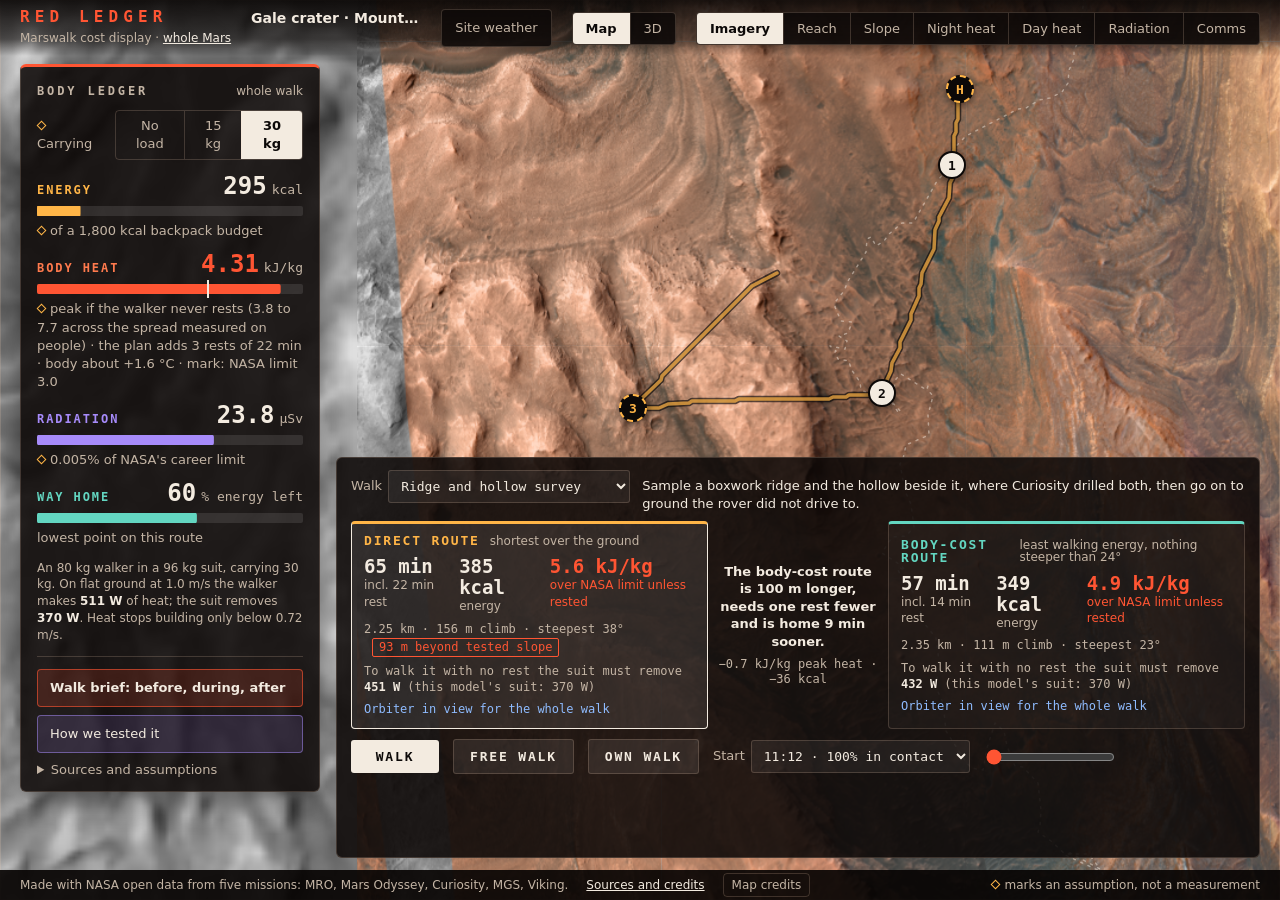
==== commit 60f0477f: "Put the result on the first screen and answer the challenge's points in view From a review of the pa" ====
--- a/index.html
+++ b/index.html
@@ -114,7 +114,7 @@
   </dialog>
 
   <footer class="foot">
-    <span>Made with NASA open data.</span>
+    <span title="Mars Reconnaissance Orbiter (HiRISE, CTX, elevation), Mars Odyssey (THEMIS), Curiosity (RAD, REMS, cameras, path), Mars Global Surveyor (MOLA), Viking Orbiters. Orbiter positions: NASA/JPL Horizons">Made with NASA open data from five missions: MRO, Mars Odyssey, Curiosity, MGS, Viking.</span>
     <a href="CREDITS.md">Sources and credits</a>
     <details class="chip-pop up" id="map-credits">
       <summary>Map credits</summary>
--- a/css/hud.css
+++ b/css/hud.css
@@ -300,7 +300,7 @@
   border: 1px solid var(--line);
   border-radius: 6px;
 }
-.routes { display: grid; grid-template-columns: 1fr auto 1fr; align-items: stretch; gap: 10px; margin-bottom: 10px; }
+.routes { display: grid; grid-template-columns: minmax(0, 1fr) 190px minmax(0, 1fr); align-items: stretch; gap: 10px; margin-bottom: 10px; }
 .route {
   padding: 10px 12px;
   text-align: left;
@@ -318,8 +318,10 @@
 .route-big b { display: block; font: 600 22px/1.1 var(--mono); color: var(--text); font-variant-numeric: tabular-nums; }
 .route-small { margin-top: 7px; font: 12px/1.3 var(--mono); color: var(--dim); }
 .route-flag { display: inline-block; margin-left: 8px; padding: 1px 6px; color: var(--red); border: 1px solid var(--red); border-radius: 2px; }
-.delta { display: flex; flex-direction: column; justify-content: center; gap: 5px; min-width: 150px; font: 12px/1.25 var(--mono); color: var(--dim); text-align: center; }
-.delta b { color: var(--text); font-size: 14px; }
+/* What the choice of route changes, as one sentence between the two cards.
+   Its width is fixed so a long sentence wraps and the cards keep their room. */
+.delta { display: flex; flex-direction: column; justify-content: center; gap: 6px; font: 12px/1.3 var(--mono); color: var(--dim); text-align: center; }
+.delta b { color: var(--text); font: 600 13px/1.35 var(--sans); }
 
 .scrub { display: flex; align-items: center; gap: 14px; }
 .scrub button {
@@ -456,7 +458,7 @@
   .bar-track { height: 10px; }
   .route-big b { font-size: 19px; }
   .route-big { gap: 16px; }
-  .delta { min-width: 120px; }
+  .routes { grid-template-columns: minmax(0, 1fr) 160px minmax(0, 1fr); }
   #progress-text { min-width: 250px; font-size: 12px; }
 }
 
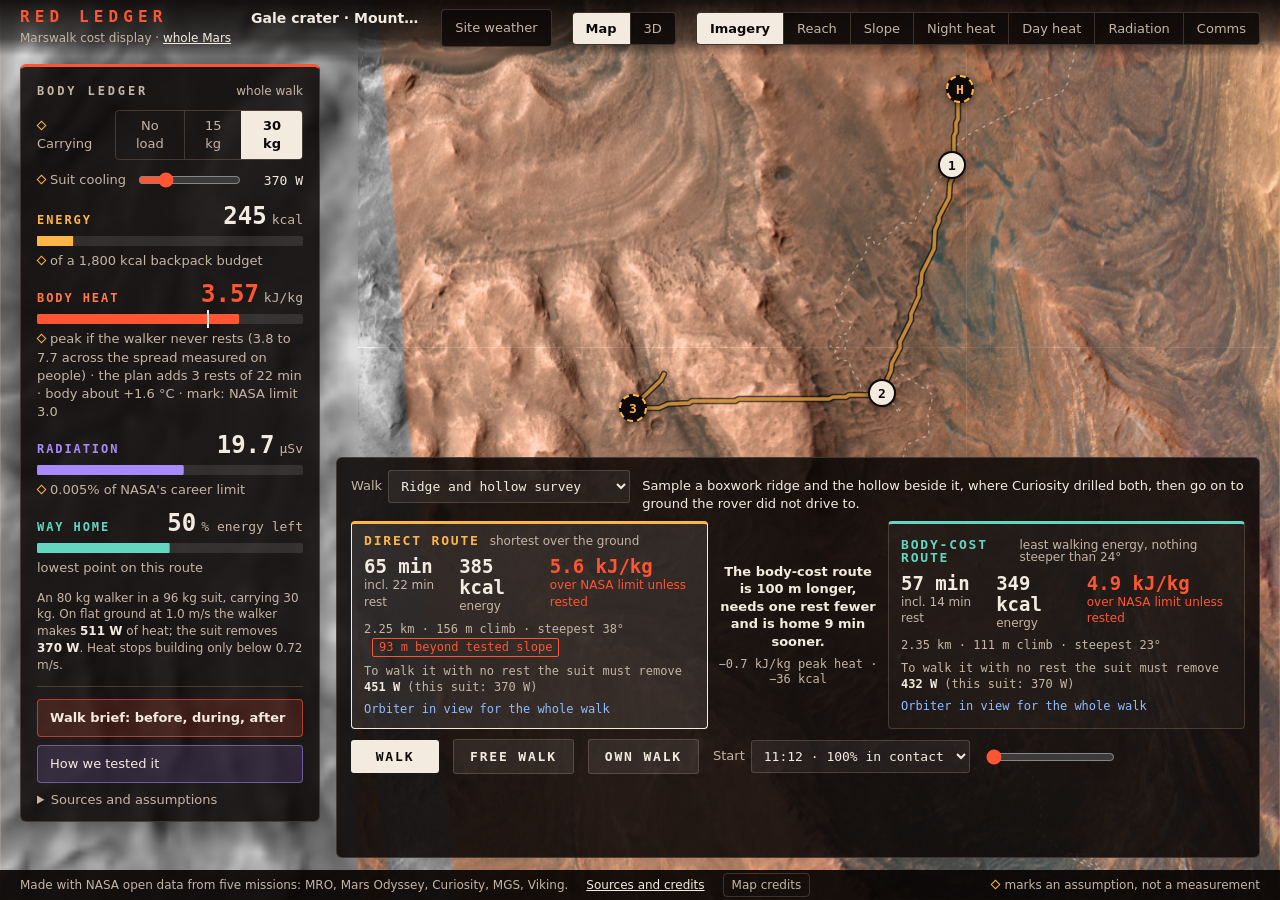
==== commit 1ceec021: "Add a suit-cooling slider that prices the routes again as it moves A slider in the body ledger sets " ====
--- a/index.html
+++ b/index.html
@@ -45,6 +45,11 @@
     <div class="loads">
       <span><i class="assume"></i>Carrying</span>
       <nav id="loads" aria-label="Carried load"></nav>
+    </div>
+    <div class="loads suit">
+      <label for="cooling"><i class="assume"></i>Suit cooling</label>
+      <input id="cooling" type="range" min="300" max="600" step="10" value="370" title="The heat the suit can remove. 370 W is the rating of a NASA prototype in a Mars environment. Drag to see the walk in another suit.">
+      <output id="cooling-value" for="cooling">370 W</output>
     </div>
     <div class="bars" id="bars"></div>
     <div class="legend" id="legend" hidden>
--- a/css/hud.css
+++ b/css/hud.css
@@ -541,6 +541,11 @@
 .loads button { padding: 6px 10px; font-size: 13px; color: var(--dim); background: none; border: 0; border-left: 1px solid var(--line); cursor: pointer; }
 .loads button:first-child { border-left: 0; }
 .loads button[aria-pressed="true"] { color: var(--bg); background: var(--text); font-weight: 600; }
+/* The suit's cooling: a slider in the same row style as the load. */
+.suit label { flex: none; }
+.suit input { flex: 1; min-width: 0; accent-color: var(--red); }
+.suit output { flex: none; min-width: 50px; font: 13px/1 var(--mono); color: var(--text); text-align: right; }
+.rec .suit input { display: none; }
 .rec .loads button:not([aria-pressed="true"]) { display: none; }
 
 .route-big .over { color: var(--red); }
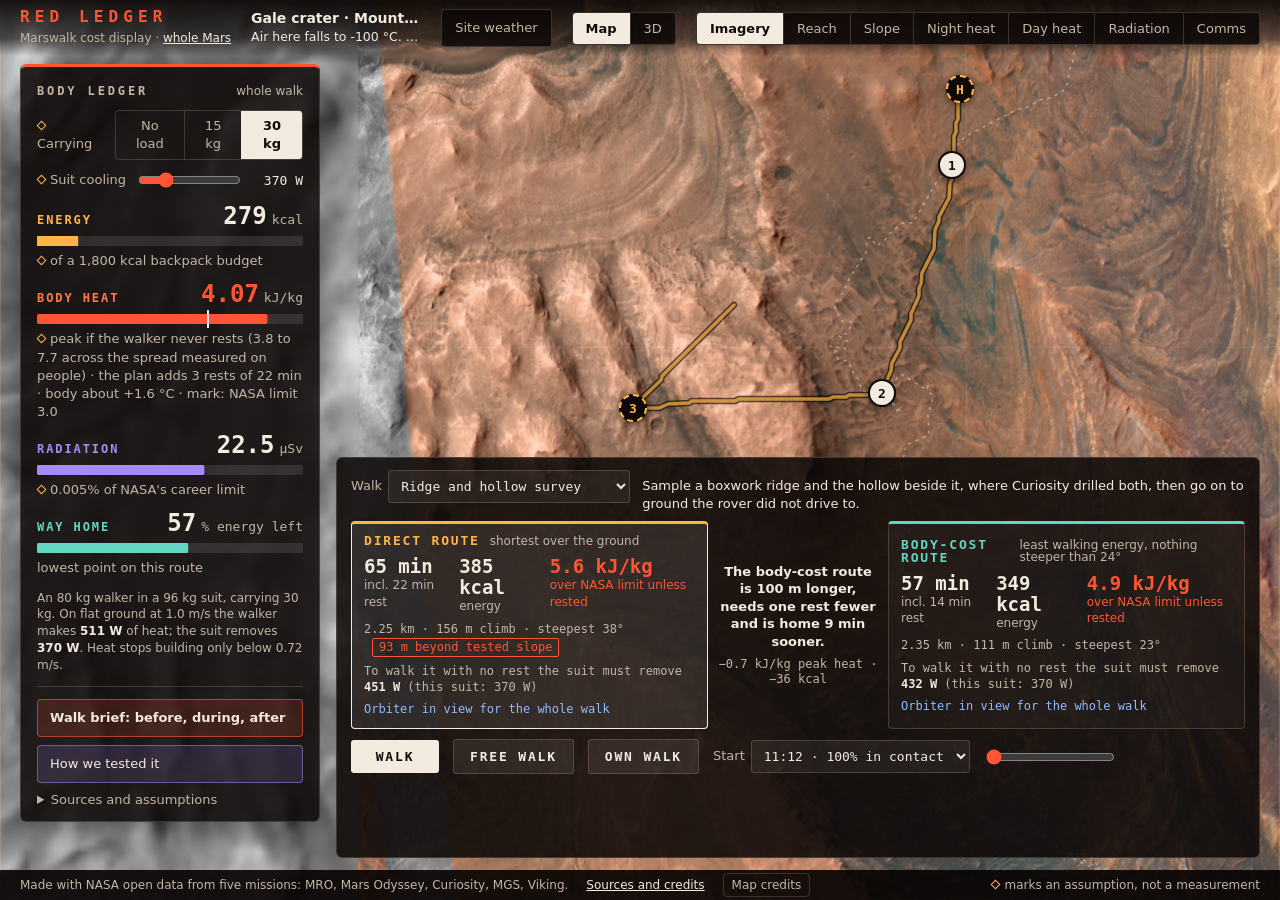
==== commit a531e459: "Say what an Own walk comes to in one sentence; rest the page's opening line in the header The verdic" ====
--- a/index.html
+++ b/index.html
@@ -88,7 +88,7 @@
       <label>Walk <select id="walk-pick" title="Ready-made walks to places where Curiosity worked, or a walk of your own"></select></label>
       <span id="walk-goal-text"></span>
     </div>
-    <p class="own-hint" id="own-hint" hidden></p>
+    <p class="own-hint" id="own-hint" hidden><b id="own-verdict"></b><span id="own-hint-text"></span></p>
     <div class="routes" id="routes"></div>
     <div class="scrub">
       <button id="play" type="button" disabled>Walk</button>
--- a/css/hud.css
+++ b/css/hud.css
@@ -124,6 +124,7 @@
 .site { display: flex; flex-direction: column; flex: 1 1 0; min-width: 0; margin-right: auto; }
 .site-name { font-weight: 600; white-space: nowrap; overflow: hidden; text-overflow: ellipsis; }
 .site-coord { font: 12px/1.5 var(--mono); color: var(--dim); min-height: 18px; white-space: nowrap; overflow: hidden; text-overflow: ellipsis; }
+.site-coord.opening { font-family: inherit; font-size: 12.5px; color: var(--text); }
 
 .overlays { display: flex; flex: none; border: 1px solid var(--line); border-radius: 4px; overflow: hidden; background: var(--panel); }
 .overlays button {
@@ -599,6 +600,8 @@
 .own .leaflet-container { cursor: crosshair; }
 .stop-own { background: var(--bg); color: var(--text); border: 2px solid var(--text); cursor: pointer; }
 .own-hint { margin: 0 0 8px; font-size: 13px; color: var(--text); }
+.own-hint b { display: block; font-size: 15px; }
+.own-hint b:empty { display: none; }
 .routes[aria-busy="true"] { opacity: 0.55; }
 .own #free, .free #own { display: none; }
 .rec .own-hint { display: none; }
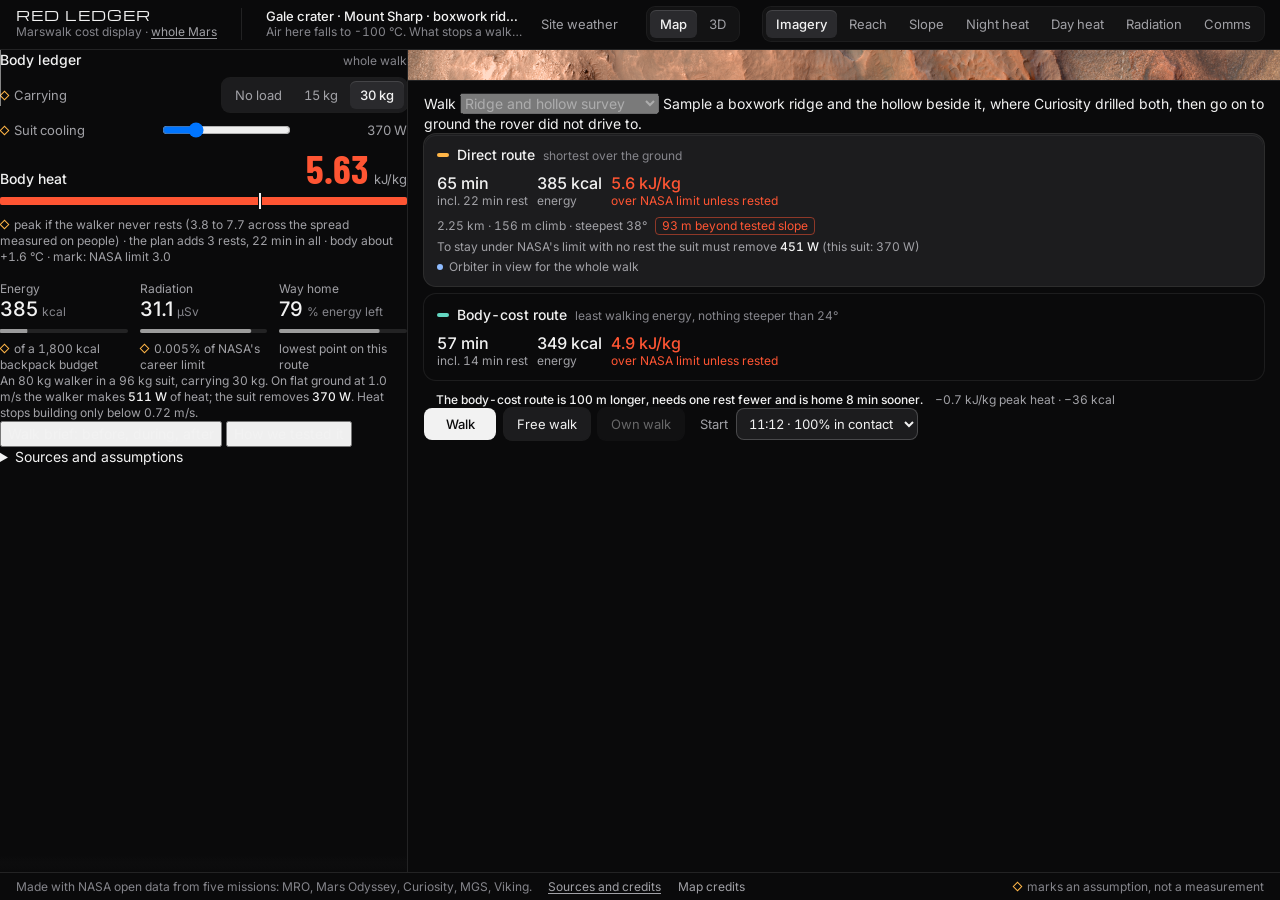
==== commit 20ebbe15: "Fix what the code review confirmed: numbers that disagreed, stale labels, stuck states The sentence " ====
--- a/index.html
+++ b/index.html
@@ -48,7 +48,7 @@
     </div>
     <div class="loads suit">
       <label for="cooling"><i class="assume"></i>Suit cooling</label>
-      <input id="cooling" type="range" min="300" max="600" step="10" value="370" title="The heat the suit can remove. 370 W is the rating of a NASA prototype in a Mars environment. Drag to see the walk in another suit.">
+      <input id="cooling" type="range" min="300" max="600" step="10" value="370" autocomplete="off" title="The heat the suit can remove. 370 W is the rating of a NASA prototype in a Mars environment. Drag to see the walk in another suit.">
       <output id="cooling-value" for="cooling">370 W</output>
     </div>
     <div class="bars" id="bars"></div>
@@ -85,7 +85,7 @@
 
   <section class="walk" aria-label="Route comparison and walk control">
     <div class="walk-goal" id="walk-goal" hidden>
-      <label>Walk <select id="walk-pick" title="Ready-made walks to places where Curiosity worked, or a walk of your own"></select></label>
+      <label>Walk <select id="walk-pick" title="Ready-made walks with a science goal, or a walk of your own"></select></label>
       <span id="walk-goal-text"></span>
     </div>
     <p class="own-hint" id="own-hint" hidden><b id="own-verdict"></b><span id="own-hint-text"></span></p>
--- a/css/hud.css
+++ b/css/hud.css
@@ -1,25 +1,60 @@
+/* The walk page (classic.html) and the bars it shares with the globe page.
+
+   The look: a black planning console. Every surface is a neutral grey from
+   one ramp, the type is Inter, and the heat colours are the only colours in
+   the panels: white while the body is cool, amber near NASA's limit, red
+   over it. The colours of the routes and of the map layers belong to the
+   map and are set in js/. */
+
+@font-face {
+  font-family: "Inter";
+  font-weight: 100 900;
+  font-display: swap;
+  src: url("../fonts/inter-var.woff2") format("woff2");
+}
+@font-face {
+  font-family: "Barlow Condensed";
+  font-weight: 700;
+  font-display: swap;
+  src: url("../fonts/barlow-condensed-700.woff2") format("woff2");
+}
+@font-face {
+  font-family: "Michroma";
+  font-weight: 400;
+  font-display: swap;
+  src: url("../fonts/michroma-400.woff2") format("woff2");
+}
+
 :root {
-  --bg: #0c0908;
-  --panel: rgba(14, 10, 8, 0.88);
-  --panel-quiet: rgba(14, 10, 8, 0.72);
-  --line: rgba(255, 214, 190, 0.18);
-  --text: #f3ebe0;
-  --dim: #c4b5a5;
+  /* One neutral ramp. --bg is the shell (bars, panel, strip), --panel is
+     anything that floats over the map, --raised and --raised-2 are the steps
+     for a chosen row or a pressed button. */
+  --bg: #0a0a0b;
+  --panel: #131314;
+  --raised: #1c1c1e;
+  --raised-2: #2a2a2d;
+  --panel-quiet: rgba(10, 10, 11, 0.72);
+  --line: rgba(255, 255, 255, 0.1);
+  --ring: 0 0 0 1px rgba(255, 255, 255, 0.08);
+  --ring-strong: 0 0 0 1px rgba(255, 255, 255, 0.14);
+  /* Three text roles. */
+  --text: #f2f2f2;
+  --dim: #a1a1a6;
+  --muted: #85858b;
+  /* Heat, and the two marks that carry a meaning of their own. */
   --red: #ff5533;
   --amber: #ffb547;
   --ok: #63d6c1;
-  --violet: #a78bfa;
+  --contact: #8fbcff;
   --mono: ui-monospace, "SFMono-Regular", "DejaVu Sans Mono", Menlo, Consolas, monospace;
-  --sans: system-ui, -apple-system, "Segoe UI", Roboto, "Noto Sans", sans-serif;
-  --left: clamp(300px, 22vw, 400px);
-  --right: clamp(280px, 20vw, 360px);
-  --top: 64px;
-  --foot: 30px;
-  --gap: 16px;
-  /* Motion curves. Strong ease-out for things that enter or leave, ease-in-out
-     for things that move on screen. */
+  --sans: "Inter", system-ui, -apple-system, "Segoe UI", Roboto, "Noto Sans", sans-serif;
+  --display: "Barlow Condensed", "Arial Narrow", sans-serif;
+  --logo: "Michroma", "Inter", sans-serif;
+  --left: 408px;
+  --top: 48px;
+  --foot: 28px;
+  /* One curve for everything that moves. */
   --ease-out: cubic-bezier(0.23, 1, 0.32, 1);
-  --ease-in-out: cubic-bezier(0.77, 0, 0.175, 1);
 }
 
 /* Going from the globe to the walk page, the browser blends the two pages
@@ -33,60 +68,148 @@
   margin: 0;
   background: var(--bg);
   color: var(--text);
-  font: 15px/1.4 var(--sans);
+  font: 400 14px/20px var(--sans);
+  font-variant-numeric: tabular-nums;
+  -webkit-font-smoothing: antialiased;
   overflow: hidden;
 }
 
 .mono { font-family: var(--mono); }
-a { color: var(--text); }
-button { font: inherit; color: inherit; }
-:focus-visible { outline: 2px solid var(--amber); outline-offset: 2px; }
-
-/* z-index 0 keeps every map layer under the 3D view and the panels. */
-#map { position: fixed; inset: 0; z-index: 0; background: #17100d; }
-#view3d { position: fixed; inset: 0; z-index: 300; }
-#view3d[hidden] { display: none; }
-
-/* The helmet: darkens the edges so the map reads as seen through a visor. */
+a { color: var(--text); text-underline-offset: 2px; }
+b { font-weight: 500; }
+button, select, summary { font: inherit; color: inherit; -webkit-tap-highlight-color: transparent; }
+:focus-visible { outline: 2px solid var(--text); outline-offset: 2px; }
+
+/* z-index 0 keeps every map layer under the panels. */
+#map { position: fixed; inset: 0; z-index: 0; background: #111112; }
+
+/* The helmet on the globe page: darkens the edges so the globe reads as seen
+   through a visor. */
 .visor {
   position: fixed;
   inset: 0;
   pointer-events: none;
   z-index: 400;
-  background: radial-gradient(ellipse 125% 100% at 50% 48%, transparent 70%, rgba(8, 5, 4, 0.35) 88%, rgba(5, 3, 2, 0.55) 100%);
-  box-shadow: inset 0 0 0 1px var(--line);
-}
-
+  background: radial-gradient(ellipse 125% 100% at 50% 48%, transparent 70%, rgba(0, 0, 0, 0.35) 88%, rgba(0, 0, 0, 0.55) 100%);
+}
+
+/* The top bar lies over the panels, so the notes that open from it are
+   never covered. */
 .top, .foot { position: fixed; z-index: 500; }
+.top { z-index: 600; }
+
+/* Buttons. Three kinds: a plain text button (the documents in the top bar,
+   the notes that open), a quiet button on a raised surface, and one bright
+   button for the main action, Walk. All are 32 px tall with one radius. */
+.docs button, .chip-pop summary, .scrub button, .brief-files button, #target-swap {
+  display: inline-flex;
+  align-items: center;
+  justify-content: center;
+  height: 32px;
+  padding: 0 12px;
+  font-size: 13px;
+  line-height: 16px;
+  white-space: nowrap;
+  color: var(--dim);
+  background: none;
+  border: 1px solid transparent;
+  border-radius: 8px;
+  cursor: pointer;
+}
+.scrub button, .brief-files button, #target-swap { color: var(--text); background: var(--raised); box-shadow: var(--ring); }
+.scrub button:disabled { opacity: 0.4; cursor: default; }
+.scrub button[aria-pressed="true"] { background: var(--raised-2); box-shadow: var(--ring-strong), inset 0 1px 0 rgba(255, 255, 255, 0.12); }
+#play { min-width: 72px; font-weight: 500; color: var(--bg); background: var(--text); box-shadow: none; }
+
+/* A group of buttons where one is chosen: the view, the map layer, the load. */
+.overlays, .loads nav {
+  display: flex;
+  flex: none;
+  gap: 2px;
+  max-width: 100%;
+  padding: 2px;
+  overflow-x: auto;
+  scrollbar-width: none;
+  background: var(--panel);
+  border: 1px solid transparent;
+  border-radius: 8px;
+  box-shadow: var(--ring);
+}
+.overlays:empty { display: none; }
+.overlays button, .loads button {
+  flex: none;
+  height: 28px;
+  padding: 0 10px;
+  font-size: 13px;
+  line-height: 16px;
+  white-space: nowrap;
+  color: var(--dim);
+  background: none;
+  border: 0;
+  border-radius: 6px;
+  cursor: pointer;
+}
+.overlays button[hidden] { display: none; }
+.overlays button[aria-pressed="true"], .loads button[aria-pressed="true"] {
+  font-weight: 500;
+  color: var(--text);
+  background: var(--raised-2);
+  box-shadow: inset 0 1px 0 rgba(255, 255, 255, 0.12);
+}
+
+/* Hover only where a pointer can hover; on touch it would stay lit after a tap. */
+@media (hover: hover) {
+  .docs button:hover, .chip-pop summary:hover { color: var(--text); background: var(--raised); }
+  .scrub button:not(:disabled):hover, .brief-files button:hover, #target-swap:hover { background: var(--raised-2); }
+  #play:not(:disabled):hover { background: #fff; }
+  .overlays button:not([aria-pressed="true"]):hover, .loads button:not([aria-pressed="true"]):hover { color: var(--text); }
+  .route[aria-pressed="false"]:hover { background: rgba(255, 255, 255, 0.04); }
+  .close:hover { color: var(--text); }
+  .brand-sub a:hover, .foot a:hover { color: var(--text); }
+}
+
+/* A small press on the buttons, so a click is felt. */
+.docs button, .scrub button, .brief-files button, #target-swap, .route, .close {
+  transition-property: background-color, color, scale;
+  transition-duration: 150ms;
+  transition-timing-function: ease-out;
+}
+@media (prefers-reduced-motion: no-preference) {
+  .docs button:active, .scrub button:not(:disabled):active, .brief-files button:active, #target-swap:active, .close:active { scale: 0.96; }
+}
 
 /* The panels sit in one grid between the top bar and the footer, so they
-   can never lie on top of each other, whatever the screen. Wide screens:
-   the ledger on the left at full height, the walk panel along the bottom,
-   the stop card top right, the map free in the middle. --top and --foot
-   are set from the real height of the bars by the script. */
+   can never lie on top of each other, whatever the screen. Wide screens: the
+   panel on the left at full height, the map window beside it, the walk strip
+   under the map. --top and --foot are set from the real height of the bars
+   by the script. */
 .hud {
   position: fixed;
   top: var(--top); bottom: var(--foot); left: 0; right: 0;
   z-index: 500;
   display: grid;
-  grid-template-columns: var(--left) minmax(0, 1fr) var(--right);
+  grid-template-columns: var(--left) minmax(0, 1fr);
   grid-template-rows: minmax(0, 1fr) auto;
-  gap: 12px 16px;
-  padding: 8px 20px 12px;
+  grid-template-areas: "side map" "side walk";
   pointer-events: none;
 }
-.hud > * { pointer-events: auto; min-width: 0; }
-
-/* Panels arrive one after the other when the page starts. Until then a
-   cover in the page colour hides the bare map, so the page opens the way the
-   globe page left off: dark. */
-.top, .ledger, .walk { transition: opacity 500ms var(--ease-out), transform 500ms var(--ease-out); }
-.booting .top { opacity: 0; transform: translateY(-8px); }
-.booting .ledger { opacity: 0; transform: translateX(-12px); }
-.booting .walk { opacity: 0; transform: translateY(12px); }
-.top { transition-delay: 100ms; }
-.ledger { transition-delay: 200ms; }
-.walk { transition-delay: 300ms; }
+.hud > * { pointer-events: auto; min-width: 0; min-height: 0; }
+.ledger { grid-area: side; }
+.walk { grid-area: walk; }
+/* The 3D view and the things that lie over the map share one cell. */
+#view3d { grid-area: map; position: relative; z-index: 0; }
+#view3d[hidden] { display: none; }
+.hud > .map-window { grid-area: map; position: relative; z-index: 1; pointer-events: none; }
+
+/* The page starts dark, the way the globe page left off: a cover in the page
+   colour hides the bare map, then the panels come in one after the other. */
+.top, .ledger, .map-window, .walk { transition: opacity 300ms var(--ease-out), translate 300ms var(--ease-out); }
+.booting .top, .booting .ledger, .booting .map-window, .booting .walk { opacity: 0; }
+.ledger { transition-delay: 100ms; }
+.map-window, .walk { transition-delay: 200ms; }
+@media (prefers-reduced-motion: no-preference) {
+  .booting .ledger, .booting .walk { translate: 0 8px; }
+}
 body::before {
   content: "";
   position: fixed;
@@ -105,252 +228,348 @@
 
 .top {
   top: 0; left: 0; right: 0;
-  min-height: 56px;
+  min-height: 48px;
+  display: flex;
   flex-wrap: wrap;
-  row-gap: 6px;
-  display: flex;
   align-items: center;
-  gap: 20px;
-  padding: 8px 20px;
-  background: linear-gradient(to bottom, rgba(8, 5, 4, 0.92), rgba(8, 5, 4, 0.6) 70%, transparent);
-}
-
-.brand { display: flex; flex-direction: column; flex: none; }
-.brand-mark { font: 700 16px/1 var(--mono); letter-spacing: 0.32em; color: var(--red); white-space: nowrap; }
-.brand-sub { font-size: 12px; color: var(--dim); margin-top: 5px; }
+  gap: 8px 24px;
+  padding: 7px 16px 8px;
+  background: var(--bg);
+  border-bottom: 1px solid var(--line);
+}
+
+.brand { display: flex; flex-direction: column; gap: 2px; flex: none; }
+.brand-mark { font: 400 14px/14px var(--logo); letter-spacing: 0.08em; color: var(--text); text-decoration: none; white-space: nowrap; }
+.brand-sub { font-size: 12px; line-height: 16px; color: var(--muted); }
+.brand-sub a { color: var(--dim); }
 
 /* The site block takes the room that is left and no more, so a long
    pointer readout is cut short instead of pushing the buttons to a second row. */
-.site { display: flex; flex-direction: column; flex: 1 1 0; min-width: 0; margin-right: auto; }
-.site-name { font-weight: 600; white-space: nowrap; overflow: hidden; text-overflow: ellipsis; }
-.site-coord { font: 12px/1.5 var(--mono); color: var(--dim); min-height: 18px; white-space: nowrap; overflow: hidden; text-overflow: ellipsis; }
-.site-coord.opening { font-family: inherit; font-size: 12.5px; color: var(--text); }
-
-.overlays { display: flex; flex: none; border: 1px solid var(--line); border-radius: 4px; overflow: hidden; background: var(--panel); }
-.overlays button {
-  padding: 9px 13px;
-  font: 13px/1 var(--sans);
-  color: var(--dim);
-  background: none;
-  border: 0;
-  border-left: 1px solid var(--line);
-  cursor: pointer;
-}
-.overlays button:first-child { border-left: 0; }
-.overlays button[aria-pressed="true"] { color: var(--bg); background: var(--text); font-weight: 600; }
-
-/* A small label that opens a note: site weather, map credits. */
+.site { display: flex; flex-direction: column; justify-content: center; flex: 1 1 0; min-width: 0; min-height: 32px; padding-left: 24px; border-left: 1px solid var(--line); }
+.site-name { font-size: 13px; line-height: 16px; font-weight: 500; white-space: nowrap; overflow: hidden; text-overflow: ellipsis; }
+/* What lies under the pointer, on the globe page. */
+.site-coord { font-size: 12px; line-height: 16px; min-height: 16px; color: var(--muted); white-space: pre; overflow: hidden; text-overflow: ellipsis; }
+
+/* The documents: the walk brief, the tests, the sources, the weather. */
+.docs { display: flex; flex: none; align-items: center; gap: 4px; margin-left: auto; }
+.top > .chip-pop { margin: 0 -8px 0 -20px; }
+
+/* A small label that opens a note: site weather, map credits, the keys. */
 .chip-pop { position: relative; flex: none; }
-.chip-pop summary {
-  list-style: none;
-  padding: 9px 13px;
-  font-size: 13px;
-  color: var(--dim);
-  background: var(--panel);
-  border: 1px solid var(--line);
-  border-radius: 4px;
-  cursor: pointer;
-}
+.chip-pop summary { list-style: none; }
 .chip-pop summary::-webkit-details-marker { display: none; }
-.chip-pop[open] summary { color: var(--text); border-color: var(--text); }
+.chip-pop[open] summary { color: var(--text); background: var(--raised); }
 .pop {
   position: absolute;
   top: calc(100% + 8px); right: 0;
-  width: 320px;
-  padding: 12px 14px;
+  z-index: 10;
+  width: min(320px, calc(100vw - 32px));
+  max-height: 70vh;
+  overflow-y: auto;
+  overscroll-behavior: contain;
+  padding: 12px 16px;
   font-size: 13px;
+  line-height: 20px;
   color: var(--dim);
-  background: var(--panel);
-  border: 1px solid var(--line);
-  border-radius: 6px;
-  z-index: 10;
-}
-.chip-pop.up .pop { top: auto; bottom: calc(100% + 8px); left: 0; right: auto; width: 440px; }
-.pop b { color: var(--text); font: 600 14px/1.5 var(--mono); }
-.pop p { margin: 0 0 6px; }
+  background: var(--raised);
+  border: 1px solid transparent;
+  border-radius: 12px;
+  box-shadow: var(--ring-strong), 0 8px 24px rgba(0, 0, 0, 0.5);
+}
+.chip-pop.up .pop { top: auto; bottom: calc(100% + 8px); left: 0; right: auto; width: min(440px, calc(100vw - 32px)); }
+.pop b { color: var(--text); }
+.pop p { margin: 0 0 8px; }
 .pop p:last-child { margin: 0; }
 
-/* Body ledger: the centre of the page */
+/* The keys, as small keycaps. */
+#keys .pop { width: min(320px, calc(100vw - 32px)); }
+.keys-list { display: grid; gap: 4px; margin: 0; }
+.keys-list div { display: grid; grid-template-columns: 96px 1fr; align-items: center; gap: 12px; min-height: 24px; }
+.keys-list dt { display: flex; align-items: center; gap: 4px; color: var(--muted); }
+.keys-list dd { margin: 0; }
+kbd {
+  min-width: 20px;
+  height: 20px;
+  padding: 0 6px;
+  font: 500 11px/20px var(--sans);
+  text-align: center;
+  color: var(--text);
+  background: var(--raised-2);
+  border-radius: 4px;
+  box-shadow: inset 0 1px 0 rgba(255, 255, 255, 0.12);
+}
+
+/* The panel: the body ledger, the two routes, the walker and the sources */
 
 .ledger {
-  grid-column: 1;
-  grid-row: 1 / 3;
-  align-self: start;
-  max-height: 100%;
   overflow-y: auto;
-  padding: 16px 16px 12px;
-  background: var(--panel);
-  border: 1px solid var(--line);
-  border-top: 3px solid var(--red);
-  border-radius: 6px;
-  box-shadow: 0 10px 30px rgba(0, 0, 0, 0.45);
-}
-.ledger-head { display: flex; justify-content: space-between; align-items: baseline; margin-bottom: 14px; }
-.ledger h2 { margin: 0; font: 600 12px/1 var(--mono); letter-spacing: 0.24em; text-transform: uppercase; color: var(--dim); }
-.ledger-mode { font-size: 12px; color: var(--dim); }
-
-.bar { --hue: var(--ok); margin-bottom: 16px; }
-.bar-head { display: flex; justify-content: space-between; align-items: baseline; gap: 8px; }
-.bar-name { font: 600 12px/1 var(--mono); letter-spacing: 0.16em; text-transform: uppercase; color: var(--hue); }
-.bar-value { font: 600 28px/1 var(--mono); font-variant-numeric: tabular-nums; white-space: nowrap; }
-.bar-value small { margin-left: 5px; font-size: 13px; font-weight: 400; color: var(--dim); }
-.bar-track { position: relative; height: 12px; margin: 8px 0 6px; background: rgba(255, 255, 255, 0.1); border-radius: 2px; }
+  overscroll-behavior: contain;
+  scrollbar-width: thin;
+  scrollbar-color: rgba(255, 255, 255, 0.16) transparent;
+  /* A faint light along the bottom edge while there is more to scroll to;
+     the cover that moves with the content hides it at the end. */
+  background:
+    linear-gradient(transparent, var(--bg)) bottom / 100% 32px no-repeat local,
+    linear-gradient(transparent, rgba(255, 255, 255, 0.07)) bottom / 100% 16px no-repeat scroll,
+    var(--bg);
+  border-right: 1px solid var(--line);
+}
+.panel-sec { padding: 16px; }
+.panel-sec + .panel-sec { border-top: 1px solid var(--line); }
+
+.ledger-head { display: flex; justify-content: space-between; align-items: baseline; gap: 12px; }
+.ledger h2 { margin: 0; font: 500 14px/20px var(--sans); }
+.ledger-mode { font-size: 12px; line-height: 16px; color: var(--muted); }
+
+/* Carried load: the one setting the planner can change. */
+.loads { display: flex; align-items: center; justify-content: space-between; gap: 12px; margin: 8px 0; font-size: 13px; color: var(--dim); }
+.loads nav { background: var(--raised); }
+
+/* The four lines of the ledger. Body heat is the headline and takes the
+   full width; energy, radiation and the way home sit in one row under it. */
+.bars { display: grid; grid-template-columns: repeat(3, minmax(0, 1fr)); gap: 16px 12px; }
+.bar-head { display: flex; flex-direction: column; }
+.bar-name { font-size: 12px; line-height: 16px; color: var(--dim); }
+.bar-value { display: flex; flex-wrap: wrap; align-items: baseline; column-gap: 4px; font: 500 20px/24px var(--sans); }
+.bar-value small { font-size: 12px; line-height: 16px; font-weight: 400; color: var(--muted); }
+.bar-track { position: relative; height: 4px; margin: 8px 0; background: rgba(255, 255, 255, 0.1); border-radius: 2px; }
 /* Drawn with scaleX, not width, so a moving bar does not lay out the page again. */
-.bar-fill { height: 100%; width: 100%; transform: scaleX(0); transform-origin: left; background: var(--hue); border-radius: 2px; }
-.bar-limit { position: absolute; top: -4px; bottom: -4px; width: 2px; background: var(--text); }
-/* Near the limit: amber, so the warning still shows when motion is off. */
-.bar[data-state="warn"] .bar-fill { background: var(--amber); }
+.bar-fill { height: 100%; width: 100%; transform: scaleX(0); transform-origin: left; background: rgba(255, 255, 255, 0.55); border-radius: 2px; }
+.bar-note { font-size: 12px; line-height: 16px; color: var(--dim); }
+
+#bar-heat { grid-column: 1 / -1; order: -1; }
+#bar-heat .bar-head { flex-direction: row; justify-content: space-between; align-items: baseline; gap: 12px; }
+#bar-heat .bar-name { font-size: 14px; line-height: 20px; font-weight: 500; color: var(--text); }
+#bar-heat .bar-value { column-gap: 6px; font: 700 40px/40px var(--display); white-space: nowrap; }
+#bar-heat .bar-value small { font: 400 13px/16px var(--sans); color: var(--dim); }
+#bar-heat .bar-track { height: 8px; margin: 8px 0 12px; }
+/* The mark for NASA's limit: a thin line that stands taller than the bar. */
+.bar-limit { position: absolute; top: -4px; bottom: -4px; width: 2px; margin-left: -1px; background: var(--text); box-shadow: 0 0 0 1px var(--bg); }
+/* Near the limit: amber. Over it: red. */
+#bar-heat .bar-fill { background: var(--text); }
+#bar-heat[data-state="warn"] .bar-fill { background: var(--amber); }
 .bar[data-state="warn"] .bar-value { color: var(--amber); }
-.bar[data-state="warn"] .bar-limit { animation: tick 1s ease-in-out infinite; }
-.bar[data-state="over"] .bar-fill { background: var(--red); }
+#bar-heat[data-state="over"] .bar-fill { background: var(--red); }
 .bar[data-state="over"] .bar-value { color: var(--red); }
-.bar-note { font-size: 13px; color: var(--dim); }
-@keyframes tick { 50% { opacity: 0.25; } }
 
 /* Anything not measured or published gets this mark. */
 .assume {
   display: inline-block;
   width: 7px; height: 7px;
-  margin: 0 5px 1px 1px;
+  margin: 0 6px 1px 1px;
   border: 1px solid var(--amber);
   transform: rotate(45deg);
 }
 
-.legend { display: grid; grid-template-columns: auto 1fr; align-items: center; gap: 2px 10px; margin: 2px 0 12px; padding-top: 12px; border-top: 1px solid var(--line); }
+/* The two routes. The chosen one is open; the other shows its three numbers
+   and opens when it is chosen. */
+.routes { display: flex; flex-direction: column; gap: 8px; }
+.routes[aria-busy="true"] { opacity: 0.55; }
+.route {
+  display: block;
+  width: 100%;
+  padding: 10px 12px;
+  font: inherit;
+  text-align: left;
+  color: inherit;
+  background: none;
+  border: 1px solid transparent;
+  border-radius: 12px;
+  box-shadow: var(--ring);
+  cursor: pointer;
+}
+.route[aria-pressed="true"] { background: var(--raised); box-shadow: var(--ring-strong), inset 0 1px 0 rgba(255, 255, 255, 0.06); }
+.route-name { display: flex; flex-wrap: wrap; align-items: baseline; gap: 0 8px; font-size: 14px; line-height: 20px; font-weight: 500; }
+/* A short line in the colour of the route on the map. */
+.route-name::before { content: ""; flex: none; align-self: center; width: 12px; height: 4px; background: var(--route); border-radius: 2px; }
+.route-name small { font-size: 12px; line-height: 16px; font-weight: 400; color: var(--muted); }
+.route-big { display: grid; grid-template-columns: minmax(92px, auto) minmax(66px, auto) minmax(0, 1fr); gap: 0 8px; margin-top: 8px; }
+.route-big span { font-size: 12px; line-height: 16px; color: var(--dim); }
+.route-big b { display: block; font-size: 16px; line-height: 20px; font-weight: 500; color: var(--text); white-space: nowrap; }
+.route-big small { display: block; font-size: inherit; }
+.route-big .over, .route-big .over b { color: var(--red); }
+.route-small { margin-top: 4px; font-size: 12px; line-height: 16px; color: var(--dim); }
+.route-big + .route-small { margin-top: 8px; }
+.route-small.need b { color: var(--text); }
+.route-flag { display: inline-block; margin-left: 8px; padding: 0 6px; color: var(--red); border: 1px solid rgba(255, 85, 51, 0.5); border-radius: 4px; }
+/* The contact line carries a dot in the blue of the profile's contact strip. */
+.route-small.contact::before { content: ""; display: inline-block; width: 6px; height: 6px; margin: 0 6px 1px 0; background: var(--contact); border-radius: 50%; }
+.route-small.contact.out { color: var(--red); }
+.route-small.contact.out::before { background: currentColor; }
+.route[aria-pressed="false"] .route-big small, .route[aria-pressed="false"] .route-small { display: none; }
+
+/* The difference between the two routes, under both cards. */
+.delta { order: 1; display: flex; flex-wrap: wrap; align-items: baseline; gap: 0 12px; padding: 4px 12px 0; font-size: 12px; line-height: 16px; color: var(--dim); }
+.delta span:first-child { flex-basis: 100%; color: var(--muted); }
+.delta b { color: var(--text); }
+
+.ledger-note { margin: 0; font-size: 12px; line-height: 16px; color: var(--dim); }
+.ledger-note b { color: var(--text); }
+
+/* Sources and assumptions: every number's source, in a note that opens
+   from the top bar. */
+.sources .pop { width: min(440px, calc(100vw - 32px)); }
+.sources ul { margin: 0; padding: 0; list-style: none; }
+.sources li { margin-bottom: 12px; font-size: 12px; line-height: 16px; color: var(--dim); }
+.sources li:last-child { margin-bottom: 0; }
+.sources li a { display: block; margin: 4px 0 2px; color: var(--text); }
+.tag { display: inline-block; padding: 0 6px; font-size: 11px; line-height: 16px; color: var(--muted); border: 1px solid var(--line); border-radius: 4px; }
+.tag[data-status="assumption"] { color: var(--amber); border-color: rgba(255, 181, 71, 0.5); }
+
+/* Over the map: the view and layer buttons, the layer's key, the stop card */
+
+.map-window { display: grid; grid-template-rows: auto minmax(0, 1fr); gap: 8px; padding: 12px; }
+.map-tools { display: flex; flex-wrap: wrap; align-items: flex-start; justify-content: space-between; gap: 8px; min-width: 0; }
+.map-tools > * { pointer-events: auto; }
+.map-side { justify-self: end; display: flex; flex-direction: column; gap: 8px; width: min(300px, 100%); min-height: 0; }
+.map-side > * { pointer-events: auto; }
+
+.legend { flex: none; display: grid; grid-template-columns: auto 1fr; align-items: center; gap: 4px 12px; padding: 12px; background: var(--panel); border: 1px solid transparent; border-radius: 12px; box-shadow: var(--ring); }
 .legend[hidden] { display: none; }
-.legend-title { font: 600 12px/1 var(--mono); letter-spacing: 0.14em; text-transform: uppercase; color: var(--dim); }
+.legend-title { font-size: 12px; line-height: 16px; color: var(--text); }
 #legend-strip { width: 100%; height: 8px; border-radius: 2px; background: rgba(255, 255, 255, 0.08); }
-.legend-ticks { grid-column: 2; display: flex; justify-content: space-between; font: 11px/1.3 var(--mono); color: var(--dim); }
-.legend-note { grid-column: 1 / -1; font-size: 12px; line-height: 1.35; color: var(--dim); }
+.legend-ticks { grid-column: 2; display: flex; justify-content: space-between; font-size: 11px; line-height: 16px; color: var(--muted); }
+.legend-note { grid-column: 1 / -1; margin-top: 4px; font-size: 12px; line-height: 16px; color: var(--dim); }
 .legend-note:empty { display: none; }
-
-.ledger-note { margin: 0 0 12px; font-size: 12px; color: var(--dim); }
-.ledger-foot { display: flex; flex-direction: column; gap: 8px; padding-top: 12px; border-top: 1px solid var(--line); }
-.ledger-foot button {
-  padding: 9px 12px;
-  font-size: 13px;
-  text-align: left;
-  background: rgba(167, 139, 250, 0.14);
-  border: 1px solid rgba(167, 139, 250, 0.5);
-  border-radius: 4px;
-  cursor: pointer;
-}
-.sources summary { font-size: 13px; color: var(--dim); cursor: pointer; }
-.sources ul { margin: 8px 0 0; padding: 0; list-style: none; }
-.sources li { margin-bottom: 9px; font-size: 12px; color: var(--dim); }
-.sources li a { display: block; color: var(--text); }
-.tag { display: inline-block; margin-right: 6px; padding: 1px 5px; font: 10px/1.4 var(--mono); text-transform: uppercase; letter-spacing: 0.06em; border: 1px solid var(--line); border-radius: 2px; }
-.tag[data-status="assumption"] { color: var(--amber); border-color: var(--amber); }
 
 /* Stop card */
 
 .target {
   position: relative;
-  grid-column: 3;
-  grid-row: 1;
-  align-self: start;
-  max-height: 100%;
+  min-height: 0;
   overflow-y: auto;
+  overscroll-behavior: contain;
+  scrollbar-width: thin;
+  scrollbar-color: rgba(255, 255, 255, 0.16) transparent;
   background: var(--panel);
-  border: 1px solid var(--line);
-  border-radius: 6px;
-  overflow: hidden;
-  animation: slide-in 250ms var(--ease-out);
-}
-@keyframes slide-in { from { opacity: 0; transform: translateX(16px); } }
+  border: 1px solid transparent;
+  border-radius: 12px;
+  box-shadow: var(--ring), 0 8px 24px rgba(0, 0, 0, 0.4);
+  animation: card-fade 250ms var(--ease-out);
+}
+.target[hidden] { display: none; }
+@keyframes card-fade { from { opacity: 0; } }
+@keyframes card-slide { from { opacity: 0; transform: translateX(12px); } }
+@media (prefers-reduced-motion: no-preference) {
+  .target { animation-name: card-slide; }
+}
 .target figure { position: relative; margin: 0; }
 /* A new photo fades in once it has loaded instead of appearing in pieces. */
 #target-img { transition: opacity 200ms var(--ease-out); }
 #target-img.loading { opacity: 0; transition: none; }
-.target img { display: block; width: 100%; height: clamp(150px, 22vh, 220px); object-fit: cover; }
-.target figcaption { padding: 8px 14px 0; font-size: 12px; color: var(--dim); }
-#target-swap {
-  position: absolute;
-  right: 8px;
-  top: calc(clamp(150px, 22vh, 220px) - 36px);
-  padding: 6px 9px;
-  font-size: 12px;
-  background: rgba(8, 5, 4, 0.82);
-  border: 1px solid var(--line);
-  border-radius: 3px;
-  cursor: pointer;
-}
-.target-body { padding: 10px 14px 14px; }
-.target h3 { margin: 0 0 4px; font-size: 16px; }
-.target p { margin: 0 0 6px; font-size: 13px; color: var(--dim); }
-.target .credit { font-size: 12px; }
+.target img { display: block; width: 100%; height: 160px; object-fit: cover; outline: 1px solid rgb(255 255 255 / 0.1); outline-offset: -1px; }
+.target figcaption { padding: 8px 16px 0; font-size: 12px; line-height: 16px; color: var(--dim); }
+#target-swap { position: absolute; right: 8px; top: 120px; background: rgba(10, 10, 11, 0.8); border-radius: 6px; }
+.target .close { border-radius: 6px; }
+.target-body { padding: 12px 16px 16px; }
+.target h3 { margin: 0 32px 4px 0; font-size: 14px; line-height: 20px; font-weight: 500; }
+.target p { margin: 0 0 8px; font-size: 13px; line-height: 20px; color: var(--dim); }
+.target .credit { margin: 0; font-size: 12px; line-height: 16px; }
 .close {
   position: absolute;
-  top: 6px; right: 6px;
+  top: 8px; right: 8px;
+  display: grid;
+  place-items: center;
   width: 28px; height: 28px;
-  font-size: 18px;
-  line-height: 1;
-  background: rgba(8, 5, 4, 0.7);
-  border: 1px solid var(--line);
-  border-radius: 50%;
+  padding: 0;
+  color: var(--dim);
+  background: rgba(10, 10, 11, 0.8);
+  border: 1px solid transparent;
+  border-radius: 8px;
+  box-shadow: var(--ring);
   cursor: pointer;
 }
 
-/* Routes and walk control */
-
-.walk {
-  grid-column: 2 / 4;
-  grid-row: 2;
-  padding: 12px 14px;
+/* Your own walk: the viewer places the stops on the map. The hint sits at
+   the foot of the map, next to the buttons it belongs to. */
+.own .leaflet-container { cursor: crosshair; }
+.stop-own { background: var(--bg); color: var(--text); border: 2px solid var(--text); cursor: pointer; }
+.map-foot { position: absolute; left: 12px; right: 12px; bottom: 12px; display: flex; flex-direction: column; align-items: flex-start; gap: 8px; }
+.map-coord { max-width: 100%; padding: 4px 8px; font-size: 12px; line-height: 16px; color: var(--dim); white-space: pre; overflow: hidden; text-overflow: ellipsis; background: var(--panel); border: 1px solid transparent; border-radius: 6px; box-shadow: var(--ring); }
+.map-coord:empty, #view3d:not([hidden]) ~ .map-window .map-coord { display: none; }
+.own-hint {
+  max-width: min(480px, 100%);
+  margin: 0;
+  padding: 8px 12px;
+  font-size: 13px;
+  line-height: 20px;
   background: var(--panel);
-  border: 1px solid var(--line);
-  border-radius: 6px;
-}
-.routes { display: grid; grid-template-columns: minmax(0, 1fr) 190px minmax(0, 1fr); align-items: stretch; gap: 10px; margin-bottom: 10px; }
-.route {
-  padding: 10px 12px;
-  text-align: left;
-  background: rgba(255, 255, 255, 0.03);
-  border: 1px solid var(--line);
-  border-top: 3px solid var(--route);
+  border: 1px solid transparent;
+  border-radius: 8px;
+  box-shadow: var(--ring-strong);
+}
+.own-hint[hidden] { display: none; }
+.own #free, .free #own { display: none; }
+
+/* The walk strip: the buttons, the start time, and the elevation profile
+   with the slider lying over it */
+
+.walk { padding: 12px 16px; background: var(--bg); border-top: 1px solid var(--line); }
+.scrub { display: flex; align-items: center; gap: 8px; min-height: 32px; }
+.scrub button { flex: none; }
+
+/* Start time of the walk. */
+.start { display: flex; flex: none; align-items: center; gap: 8px; margin-left: 8px; font-size: 13px; color: var(--dim); white-space: nowrap; }
+.start[hidden] { display: none; }
+.start select { height: 32px; padding: 0 8px; font-size: 13px; color: var(--text); background: var(--raised); border: 1px solid rgba(255, 255, 255, 0.2); border-radius: 8px; }
+.start option { color: #111; }
+
+#progress-text {
+  flex: 1 1 0;
+  min-width: 0;
+  max-height: 32px;
+  margin-left: 8px;
+  overflow: hidden;
+  font-size: 13px;
+  line-height: 16px;
+  color: var(--dim);
+  text-align: right;
+}
+
+.track { position: relative; height: 56px; margin-top: 8px; }
+#profile { display: block; width: 100%; height: 100%; }
+/* The slider has no bar of its own. Its handle is a thin line through the
+   walker's dot on the profile. It is 16 px wider than the profile so the
+   middle of the handle runs from one end of the profile to the other. */
+#progress {
+  position: absolute;
+  top: 0; left: -8px;
+  width: calc(100% + 16px);
+  height: 100%;
+  margin: 0;
+  -webkit-appearance: none;
+  appearance: none;
+  background: none;
   border-radius: 4px;
-  cursor: pointer;
-}
-.route[aria-pressed="true"] { background: rgba(255, 255, 255, 0.09); border-color: var(--text); border-top-color: var(--route); }
-.route-name { display: flex; align-items: baseline; gap: 10px; font: 600 13px/1 var(--mono); letter-spacing: 0.14em; text-transform: uppercase; color: var(--route); }
-.route-name small { font: 400 12px/1 var(--sans); letter-spacing: 0; text-transform: none; color: var(--dim); }
-.route-big { display: flex; gap: 22px; margin-top: 9px; }
-.route-big span { font-size: 12px; color: var(--dim); }
-.route-big b { display: block; font: 600 22px/1.1 var(--mono); color: var(--text); font-variant-numeric: tabular-nums; }
-.route-small { margin-top: 7px; font: 12px/1.3 var(--mono); color: var(--dim); }
-.route-flag { display: inline-block; margin-left: 8px; padding: 1px 6px; color: var(--red); border: 1px solid var(--red); border-radius: 2px; }
-/* What the choice of route changes, as one sentence between the two cards.
-   Its width is fixed so a long sentence wraps and the cards keep their room. */
-.delta { display: flex; flex-direction: column; justify-content: center; gap: 6px; font: 12px/1.3 var(--mono); color: var(--dim); text-align: center; }
-.delta b { color: var(--text); font: 600 13px/1.35 var(--sans); }
-
-.scrub { display: flex; align-items: center; gap: 14px; }
-.scrub button {
-  min-width: 88px;
-  padding: 10px 16px;
-  font: 600 13px/1 var(--mono);
-  letter-spacing: 0.14em;
-  text-transform: uppercase;
-  color: var(--bg);
-  background: var(--text);
+  cursor: ew-resize;
+}
+#progress:disabled { cursor: default; }
+#progress::-webkit-slider-runnable-track { height: 100%; background: none; }
+#progress::-moz-range-track { height: 100%; background: none; }
+#progress::-webkit-slider-thumb {
+  -webkit-appearance: none;
+  width: 16px; height: 56px;
+  background: linear-gradient(rgba(255, 255, 255, 0.5), rgba(255, 255, 255, 0.5)) center / 2px 100% no-repeat;
   border: 0;
-  border-radius: 3px;
-  cursor: pointer;
-}
-.scrub button:disabled { opacity: 0.35; cursor: default; }
-/* A small press on the main controls, so a click is felt. */
-.scrub button, .route { transition: transform 120ms var(--ease-out); }
-.scrub button:not(:disabled):active, .route:active { transform: scale(0.97); }
-.scrub input { flex: 1; accent-color: var(--red); }
-#progress-text { min-width: 300px; font-size: 13px; color: var(--dim); text-align: right; white-space: nowrap; }
-#profile { display: block; width: 100%; height: clamp(44px, 7vh, 72px); margin-top: 8px; }
+}
+#progress::-moz-range-thumb {
+  width: 16px; height: 56px;
+  background: linear-gradient(rgba(255, 255, 255, 0.5), rgba(255, 255, 255, 0.5)) center / 2px 100% no-repeat;
+  border: 0;
+  border-radius: 0;
+}
+
+/* Free walk: the viewer steers. The planned-route controls step back. */
+.free #progress, .free #play, .free .start { display: none; }
+.free #progress-text { text-align: left; color: var(--text); }
+.free .routes { opacity: 0.45; pointer-events: none; }
 
 /* Map marks */
 
 .stop {
   display: grid;
   place-items: center;
-  font: 700 13px/1 var(--mono);
+  font: 600 13px/1 var(--sans);
   color: var(--bg);
   background: var(--text);
   border: 2px solid var(--bg);
@@ -372,6 +591,7 @@
 }
 @keyframes arrive { from { transform: scale(1); opacity: 0.9; } to { transform: scale(2); opacity: 0; } }
 
+/* The walker: a dot with a still ring around it. */
 .walker { position: relative; }
 .walker i {
   position: absolute;
@@ -384,25 +604,56 @@
 .walker::before {
   content: "";
   position: absolute;
-  inset: 0;
-  border: 2px solid var(--text);
+  inset: -4px;
+  border: 1px solid rgba(255, 255, 255, 0.5);
   border-radius: 50%;
-  animation: halo 1.6s ease-out infinite;
-}
-@keyframes halo { from { transform: scale(0.6); opacity: 0.8; } to { transform: scale(2.2); opacity: 0; } }
-
-/* The check against Curiosity's measurements */
+}
+
+/* Where the plan makes the walker rest. */
+.rest-mark {
+  display: grid;
+  place-items: center;
+  font: 600 10px/1 var(--sans);
+  letter-spacing: 1px;
+  color: var(--bg);
+  background: var(--red);
+  border: 2px solid var(--bg);
+  border-radius: 4px;
+}
+
+/* The reach layer is a grid of 4 m cells; it is drawn without smoothing so
+   its edges stay where the grid puts them. */
+.reach-layer { image-rendering: pixelated; }
+
+.leaflet-container { background: #111112; font: inherit; }
+.leaflet-tooltip { padding: 4px 8px; font-size: 12px; line-height: 16px; background: var(--raised); color: var(--text); border: 1px solid transparent; border-radius: 6px; box-shadow: var(--ring-strong); }
+.leaflet-tooltip::before { display: none; }
+
+/* The 3D view fills the map window. Its own marks sit clear of the buttons
+   that lie over it. */
+#view3d .v3d-compass { top: 56px; left: 12px; }
+#view3d .v3d-badge { top: 64px; left: 68px; right: auto; font: 500 12px/16px var(--sans); letter-spacing: 0; border-color: rgba(255, 181, 71, 0.5); border-radius: 6px; }
+#view3d .v3d-compass-needle::before { font: 600 11px/1 var(--sans); }
+#view3d .v3d-credit { left: 12px; bottom: 12px; max-width: calc(100% - 24px); border-radius: 6px; }
+#view3d .v3d-hint { right: 12px; bottom: 12px; border-radius: 6px; }
+
+/* The two sheets: the tests and the walk brief */
 
 .proof {
-  width: min(680px, calc(100vw - 40px));
+  width: min(720px, calc(100vw - 32px));
+  max-height: 88vh;
   padding: 0;
   color: var(--text);
-  background: #120d0b;
-  border: 1px solid var(--line);
-  border-top: 3px solid var(--violet);
-  border-radius: 8px;
-}
-.proof::backdrop { background: rgba(4, 2, 2, 0.6); }
+  background: var(--panel);
+  border: 1px solid transparent;
+  border-radius: 16px;
+  box-shadow: var(--ring-strong), 0 24px 64px rgba(0, 0, 0, 0.6);
+  overscroll-behavior: contain;
+  scrollbar-width: thin;
+  scrollbar-color: rgba(255, 255, 255, 0.16) transparent;
+}
+.sheet { width: min(780px, calc(100vw - 32px)); }
+.proof::backdrop { background: rgba(0, 0, 0, 0.6); }
 
 /* The sheets fade and grow in, and leave a little faster. The closed state
    is where they leave to; @starting-style is where they come from. */
@@ -418,223 +669,157 @@
   .proof[open] { opacity: 0; transform: scale(0.96); }
   .proof[open]::backdrop { opacity: 0; }
 }
-.proof header { position: relative; padding: 18px 22px 0; }
-.proof h2 { margin: 0; font-size: 20px; }
-#proof-body { padding: 10px 22px 20px; font-size: 15px; }
+.proof header { position: sticky; top: 0; z-index: 1; padding: 20px 64px 12px 24px; background: var(--panel); }
+/* The sheet titles use the story's heading face. */
+.proof h2 { margin: 0; font: 700 28px/32px var(--display); letter-spacing: 0.01em; text-transform: uppercase; }
+.proof .close { top: 20px; right: 20px; width: 32px; height: 32px; background: var(--raised); }
+.proof a { color: var(--text); }
+
+#proof-body { padding: 4px 24px 24px; font-size: 14px; line-height: 22px; }
 #proof-body p { margin: 0 0 12px; color: var(--dim); }
 #proof-body p b { color: var(--text); }
-.proof table { width: 100%; margin: 0 0 14px; border-collapse: collapse; font: 14px/1.6 var(--mono); }
-.proof th { text-align: left; font-weight: 400; font-size: 12px; color: var(--dim); border-bottom: 1px solid var(--line); padding: 2px 8px 6px 0; }
-.proof td { padding: 3px 8px 3px 0; }
+#proof-body h3 { margin: 24px 0 8px; font-size: 16px; line-height: 24px; font-weight: 500; }
+#proof-body h3:first-child { margin-top: 0; }
+.proof table { width: 100%; margin: 0 0 16px; border-collapse: collapse; font-size: 13px; line-height: 20px; }
+.proof th { padding: 4px 12px 8px 0; text-align: left; font-size: 12px; line-height: 16px; font-weight: 400; color: var(--muted); border-bottom: 1px solid var(--line); }
+.proof td { padding: 6px 12px 6px 0; border-bottom: 1px solid rgba(255, 255, 255, 0.06); }
 .proof td:nth-child(n+2), .proof th:nth-child(n+2) { text-align: right; }
+.proof td:last-child, .proof th:last-child { padding-right: 0; }
 .proof tr.off td { color: var(--amber); }
+
+/* Walk brief */
+#brief-body { padding: 4px 24px 24px; font-size: 14px; line-height: 22px; }
+#brief-body h3 { margin: 24px 0 8px; font-size: 14px; line-height: 20px; font-weight: 500; color: var(--text); }
+#brief-body ul { margin: 0; padding-left: 20px; color: var(--dim); }
+#brief-body li { margin-bottom: 4px; }
+.brief-title { margin: 0 0 12px; font-size: 16px; line-height: 24px; font-weight: 500; }
+.verdict { list-style: none; padding: 0 !important; color: var(--text) !important; }
+.verdict li { padding: 8px 12px; margin-bottom: 8px; border-left: 2px solid var(--ok); border-radius: 0 8px 8px 0; background: var(--raised); }
+.verdict li.warn { border-left-color: var(--red); }
+#brief-body table { width: 100%; margin: 0; border-collapse: collapse; font: inherit; }
+#brief-body td:nth-child(n+2) { text-align: left; }
+#brief-body td { padding: 6px 12px 6px 0; vertical-align: top; border-bottom: 1px solid rgba(255, 255, 255, 0.06); }
+#brief-body td:nth-child(-n+2) { font-size: 13px; color: var(--dim); white-space: nowrap; }
+#brief-body tr.ev-rest td:last-child, #brief-body tr.ev-heat td:last-child { color: #ff9a7a; }
+#brief-body tr.ev-radio td:last-child { color: var(--contact); }
+#brief-body tr.ev-unknown td:last-child { color: var(--amber); }
+#brief-body tr.ev-stop td:last-child { font-weight: 500; }
+.brief-checks-title { margin: 12px 0 4px; font-weight: 500; }
+.brief-foot { margin: 16px 0 8px; font-size: 13px; line-height: 20px; color: var(--dim); }
+.brief-files { display: flex; flex-wrap: wrap; align-items: center; gap: 8px; margin: 0; font-size: 13px; line-height: 20px; color: var(--dim); }
 
 /* Footer */
 
 .foot {
   left: 0; right: 0; bottom: 0;
-  min-height: 30px;
+  min-height: 28px;
+  display: flex;
   flex-wrap: wrap;
-  display: flex;
-  gap: 18px;
   align-items: center;
-  padding: 0 20px;
+  gap: 0 16px;
+  padding: 0 16px;
   font-size: 12px;
-  color: var(--dim);
-  background: rgba(8, 5, 4, 0.92);
-}
-.foot .chip-pop summary { padding: 3px 8px; font-size: 12px; background: none; }
+  line-height: 16px;
+  color: var(--muted);
+  background: var(--bg);
+  border-top: 1px solid var(--line);
+}
+.foot a { color: var(--dim); }
+.foot .chip-pop summary { height: 24px; padding: 0 8px; margin: 0 -8px; font-size: 12px; border-radius: 6px; }
 .assume-key { margin-left: auto; }
 
-.leaflet-container { background: #17100d; font: inherit; }
-.leaflet-tooltip { background: var(--panel); color: var(--text); border: 1px solid var(--line); box-shadow: none; }
-.leaflet-tooltip::before { display: none; }
-
-/* Smaller screens: a common judge laptop is 1366 x 768. */
-@media (max-width: 1500px), (max-height: 860px) {
-  html, body { font-size: 14px; }
-  :root { --left: 300px; --right: 280px; }
-  .bar { margin-bottom: 12px; }
-  .bar-value { font-size: 24px; }
-  .bar-track { height: 10px; }
-  .route-big b { font-size: 19px; }
-  .route-big { gap: 16px; }
-  .routes { grid-template-columns: minmax(0, 1fr) 160px minmax(0, 1fr); }
-  #progress-text { min-width: 250px; font-size: 12px; }
-}
-
-/* Upright tablets and anything narrower than a laptop: the panels stack.
-   Ledger on top with its four lines two by two, the map in the middle,
-   the walk panel at the bottom. */
+/* A narrower panel on a narrow laptop window. */
+@media (max-width: 1279px) {
+  :root { --left: 360px; }
+}
+
+/* A short window, such as a small laptop with the browser's bars showing:
+   the same layout with less air, so the ledger and both routes still fit. */
+@media (max-height: 720px) and (min-width: 1100px) {
+  .panel-sec { padding: 8px 16px 12px; }
+  .loads { margin: 4px 0; }
+  .bars { row-gap: 8px; }
+  #bar-heat .bar-value { font-size: 36px; line-height: 36px; }
+  #bar-heat .bar-track { margin-bottom: 8px; }
+  .route { padding: 8px 12px; }
+  .walk { padding: 8px 16px; }
+  .track { height: 48px; }
+  #progress::-webkit-slider-thumb { height: 48px; }
+  #progress::-moz-range-thumb { height: 48px; }
+}
+
+/* Upright tablets and anything narrower than a laptop: the parts stack. The
+   map on top, the walk strip under it, then the panel, which scrolls. On a
+   tablet the ledger and the routes sit side by side in the panel. */
 @media (max-width: 1099px) {
-  .top { padding: 8px 12px; gap: 8px 14px; }
-  .overlays { max-width: 100%; overflow-x: auto; }
   .hud {
     grid-template-columns: minmax(0, 1fr);
-    grid-template-rows: auto minmax(0, 1fr) auto;
-    gap: 8px;
-    padding: 6px 10px 8px;
+    grid-template-rows: minmax(240px, 1fr) auto minmax(0, 40%);
+    grid-template-areas: "map" "walk" "side";
   }
-  .ledger { grid-column: 1; grid-row: 1; max-height: 36vh; padding: 12px 12px 8px; }
-  .ledger-head { margin-bottom: 8px; }
-  .loads { margin: 0 0 10px; }
-  .bars { display: grid; grid-template-columns: 1fr 1fr; gap: 10px 20px; }
-  .bar { margin: 0; }
-  .bar-head { flex-wrap: wrap; }
-  .bar-note { font-size: 12px; }
-  .ledger-note { display: none; }
-  .legend { margin: 10px 0 0; padding-top: 8px; }
-  .ledger-foot { flex-direction: row; flex-wrap: wrap; margin-top: 10px; padding-top: 8px; }
-  .ledger-foot button { flex: 1 1 auto; }
-  .target { grid-column: 1; grid-row: 2; justify-self: end; width: min(320px, 80%); }
-  .walk { grid-column: 1; grid-row: 3; padding: 10px; max-height: 48vh; overflow-y: auto; }
-  .routes { grid-template-columns: 1fr 1fr; }
-  .delta { grid-column: 1 / -1; grid-row: 2; flex-direction: row; flex-wrap: wrap; justify-content: center; gap: 2px 14px; min-width: 0; }
-  .route-big { flex-wrap: wrap; gap: 6px 14px; }
-  .route-big b { font-size: 17px; }
-  .route-name { flex-wrap: wrap; gap: 2px 8px; }
-  .scrub { flex-wrap: wrap; gap: 8px 10px; }
-  #progress-text { min-width: 0; flex: 1 1 100%; text-align: left; }
-  #profile { height: 44px; }
+  .ledger { display: grid; grid-template-columns: minmax(0, 1fr) minmax(0, 1fr); align-content: start; border-right: 0; border-top: 1px solid var(--line); }
+  .panel-sec + .panel-sec { border-top: 0; border-left: 1px solid var(--line); }
+  .panel-sec:last-child { grid-column: 1 / -1; border-left: 0; border-top: 1px solid var(--line); }
+  .map-tools { flex-wrap: nowrap; overflow-x: auto; scrollbar-width: none; }
+  .map-tools .overlays { max-width: none; overflow: visible; }
+  .map-window { padding: 8px; }
+  .scrub { flex-wrap: wrap; }
   .v3d-compass { display: none; }
   .assume-key { margin-left: 0; }
-}
-
-/* Phones: the route that is not chosen folds down to its name. */
-@media (max-width: 560px) {
-  .brand-sub, .site, #weather { display: none; }
-  .top { padding: 6px 10px; }
-  .overlays button { padding: 8px 10px; white-space: nowrap; }
-  .foot { padding: 0 10px; }
-  .foot .chip-pop, .assume-key { display: none; }
-  .ledger { max-height: 32vh; }
-  .bar-note, .ledger-foot .sources, .delta { display: none; }
-  .ledger-foot button { padding: 7px 8px; font-size: 12px; }
-  .walk { max-height: 44vh; }
-  .route-small { font-size: 11px; }
-  #profile { height: 36px; }
-  .bar-value { font-size: 20px; }
-  .bar-name { font-size: 11px; letter-spacing: 0.1em; }
-  .routes { grid-template-columns: 1fr; }
-  .route[aria-pressed="false"] .route-big, .route[aria-pressed="false"] .route-small { display: none; }
-  .scrub button { min-width: 0; padding: 9px 12px; }
+  .foot { padding: 4px 16px; row-gap: 4px; }
+  /* The notes that open from the footer keep to the window. */
+  .chip-pop.up .pop { position: fixed; left: 16px; bottom: calc(var(--foot) + 8px); }
+}
+
+/* Narrow tablets: the documents move to a second row, so the place name
+   keeps its room in the first. */
+@media (max-width: 900px) {
+  .docs { order: 2; flex: 1 1 100%; margin: 0 -12px; }
+}
+
+/* Phones: one column. */
+@media (max-width: 640px) {
+  .top { gap: 4px 12px; padding: 7px 12px 8px; }
+  .brand-sub, .site { display: none; }
+  .top > .chip-pop { order: 1; margin: 0 -8px 0 auto; }
+  .docs { order: 2; flex: 1 1 100%; margin: 0 -8px; }
+  .docs button, .top .chip-pop summary { padding: 0 8px; }
+  /* The notes that open from the top bar take the width of the window. */
+  .top .pop { position: fixed; top: calc(var(--top) + 8px); left: 12px; right: 12px; width: auto; }
+  .hud { grid-template-rows: minmax(240px, 1fr) auto minmax(0, 34%); }
+  /* The layer buttons run past the edge and scroll sideways; the edge fades
+     so the cut reads as "more this way". */
+  .map-tools { -webkit-mask-image: linear-gradient(to right, #000 calc(100% - 32px), transparent); mask-image: linear-gradient(to right, #000 calc(100% - 32px), transparent); }
+  .ledger { display: block; }
+  .panel-sec { padding: 12px; }
+  .panel-sec + .panel-sec, .panel-sec:last-child { border-left: 0; border-top: 1px solid var(--line); }
+  .walk { padding: 8px 12px; }
+  .start { margin-left: 0; }
+  #progress-text { flex: 1 1 100%; max-height: none; margin-left: 0; text-align: left; }
+  .track { height: 40px; }
+  #progress::-webkit-slider-thumb { height: 40px; }
+  #progress::-moz-range-thumb { height: 40px; }
+  .target img { height: 104px; }
+  #target-swap { top: 64px; }
+  .foot { padding: 4px 12px; column-gap: 12px; }
+  #keys { display: none; }
+  .chip-pop.up .pop { left: 12px; right: 12px; width: auto; }
 }
 
 @media (prefers-reduced-motion: reduce) {
-  .walker::before, .bar[data-state="warn"] .bar-limit, .stop.arrived::after, .target { animation: none; }
-  .stop.arrived::after { display: none; }
-  .top, .ledger, .walk { transition: none; }
+  .stop.arrived::after { animation: none; display: none; }
+  .top, .ledger, .map-window, .walk { transition-property: opacity; }
   body::before { transition-duration: 200ms; }
   .proof { transform: none; }
   @starting-style { .proof[open] { transform: none; } }
-  .scrub button:active, .route:active { transform: none; }
-}
-
-/* Recording mode (key R, or index.html?rec): the screen keeps only what a
+}
+
+/* Recording mode (key R, or classic.html?rec): the screen keeps only what a
    viewer of a video can use. Sources stay one key press away. */
 .rec, .rec * { cursor: none !important; }
-.rec .site-coord, .rec #weather, .rec .ledger-foot, .rec .ledger-note, .rec .foot a, .rec .foot .chip-pop, .rec .close { display: none; }
-.rec .scrub button { visibility: hidden; }
-
-/* Carried load: the one setting the planner can change. */
-.loads { display: flex; align-items: center; justify-content: space-between; gap: 10px; margin: -4px 0 14px; font-size: 13px; color: var(--dim); }
-.loads nav { display: flex; border: 1px solid var(--line); border-radius: 4px; overflow: hidden; }
-.loads button { padding: 6px 10px; font-size: 13px; color: var(--dim); background: none; border: 0; border-left: 1px solid var(--line); cursor: pointer; }
-.loads button:first-child { border-left: 0; }
-.loads button[aria-pressed="true"] { color: var(--bg); background: var(--text); font-weight: 600; }
-/* The suit's cooling: a slider in the same row style as the load. */
-.suit label { flex: none; }
-.suit input { flex: 1; min-width: 0; accent-color: var(--red); }
-.suit output { flex: none; min-width: 50px; font: 13px/1 var(--mono); color: var(--text); text-align: right; }
-.rec .suit input { display: none; }
+.rec .site-coord, .rec .map-coord, .rec .docs, .rec #weather, .rec .ledger-note, .rec .foot a, .rec .foot .chip-pop, .rec .close, .rec .own-hint { display: none; }
+.rec .scrub button { display: none; }
+.rec .start { margin-left: 0; }
+.rec .panel-sec:last-child { display: none; }
 .rec .loads button:not([aria-pressed="true"]) { display: none; }
-
-.route-big .over { color: var(--red); }
-.route-big .over b { color: var(--red); }
-
-.rest-mark {
-  display: grid;
-  place-items: center;
-  font: 700 10px/1 var(--mono);
-  letter-spacing: 1px;
-  color: var(--bg);
-  background: var(--red);
-  border: 2px solid var(--bg);
-  border-radius: 4px;
-}
-
-/* Start time of the walk and the contact line on the route cards. */
-.start { display: flex; align-items: center; gap: 6px; font-size: 13px; color: var(--dim); white-space: nowrap; }
-.start[hidden] { display: none; }
-.start select { padding: 7px 8px; font: 13px/1 var(--mono); color: var(--text); background: rgba(255, 255, 255, 0.06); border: 1px solid var(--line); border-radius: 3px; }
-.start option { color: #111; }
-.route-small.contact { color: #8fbcff; }
-.route-small.contact.out { color: var(--red); }
 .rec .start select { appearance: none; border: 0; background: none; padding: 0; }
-
-/* The 3D view's own marks sit clear of the page's panels. */
-.v3d-compass { left: calc(var(--left) + 44px) !important; }
-.overlays button[hidden] { display: none; }
-
-/* Free walk: the viewer steers. The planned-route controls step back. */
-.scrub button.quiet { color: var(--text); background: rgba(255, 255, 255, 0.08); border: 1px solid var(--line); white-space: nowrap; flex: none; }
-.free #progress, .free #play, .free .start { display: none; }
-.free #progress-text { flex: 1; text-align: left; color: var(--text); font-size: 14px; }
-.free .routes { opacity: 0.45; pointer-events: none; }
-
-/* The reach layer is a grid of 4 m cells; it is drawn without smoothing so
-   its edges stay where the grid puts them. */
-.reach-layer { image-rendering: pixelated; }
-
-/* The walk now shown, and what it is for. */
-.walk-goal { display: flex; flex-wrap: wrap; align-items: baseline; gap: 4px 12px; margin: 0 0 8px; font-size: 13px; color: var(--text); }
-.walk-goal[hidden] { display: none; }
-.walk-goal label { display: flex; align-items: center; gap: 6px; flex: none; color: var(--dim); white-space: nowrap; }
-.walk-goal select { padding: 7px 8px; font: 13px/1 var(--mono); color: var(--text); background: rgba(255, 255, 255, 0.06); border: 1px solid var(--line); border-radius: 3px; }
-.walk-goal option { color: #111; }
-.walk-goal span { flex: 1 1 260px; }
-.free .walk-goal { display: none; }
-.rec .walk-goal select { appearance: none; border: 0; background: none; padding: 0; }
-
-/* Your own walk: the viewer places the stops on the map. */
-.own .leaflet-container { cursor: crosshair; }
-.stop-own { background: var(--bg); color: var(--text); border: 2px solid var(--text); cursor: pointer; }
-.own-hint { margin: 0 0 8px; font-size: 13px; color: var(--text); }
-.own-hint b { display: block; font-size: 15px; }
-.own-hint b:empty { display: none; }
-.routes[aria-busy="true"] { opacity: 0.55; }
-.own #free, .free #own { display: none; }
-.rec .own-hint { display: none; }
-
-/* Walk brief */
-.ledger-foot .brief-open { background: rgba(255, 85, 51, 0.16); border-color: rgba(255, 85, 51, 0.6); font-weight: 600; }
-.sheet { width: min(780px, calc(100vw - 40px)); max-height: 88vh; border-top-color: var(--red); scrollbar-color: rgba(255, 214, 190, 0.3) transparent; }
-.sheet header { position: sticky; top: 0; z-index: 1; padding-bottom: 10px; background: #120d0b; }
-#brief-body { padding: 4px 22px 20px; font-size: 14px; }
-#brief-body h3 { margin: 18px 0 6px; font: 600 12px/1 var(--mono); letter-spacing: 0.2em; text-transform: uppercase; color: var(--dim); }
-#brief-body ul { margin: 0; padding-left: 18px; }
-#brief-body li { margin-bottom: 4px; }
-.brief-title { margin: 0 0 10px; font-size: 16px; font-weight: 600; }
-.verdict { list-style: none; padding: 0 !important; }
-.verdict li { padding: 8px 12px; margin-bottom: 6px; border-left: 3px solid var(--ok); background: rgba(255, 255, 255, 0.05); }
-.verdict li.warn { border-left-color: var(--red); }
-#brief-body table { width: 100%; margin: 0; border-collapse: collapse; font: inherit; }
-#brief-body td:nth-child(n+2) { text-align: left; }
-#brief-body td { padding: 5px 10px 5px 0; vertical-align: top; border-bottom: 1px solid var(--line); }
-#brief-body td:nth-child(-n+2) { font: 13px/1.5 var(--mono); color: var(--dim); white-space: nowrap; }
-#brief-body tr.ev-rest td:last-child, #brief-body tr.ev-heat td:last-child { color: #ff9a7a; }
-#brief-body tr.ev-radio td:last-child { color: #8fbcff; }
-#brief-body tr.ev-unknown td:last-child { color: var(--amber); }
-#brief-body tr.ev-stop td:last-child { font-weight: 600; }
-.brief-checks-title { margin: 10px 0 4px; font-weight: 600; }
-.brief-foot { margin: 16px 0 8px; font-size: 13px; color: var(--dim); }
-.brief-files { margin: 0; font-size: 13px; color: var(--dim); }
-.brief-files button { margin-left: 8px; padding: 6px 10px; font-size: 13px; background: rgba(255, 255, 255, 0.08); border: 1px solid var(--line); border-radius: 3px; cursor: pointer; }
-
-/* The tests dialog shares the brief's sheet; its accent stays violet. */
-#proof.sheet { border-top-color: var(--violet); }
-#proof-body h3 { margin: 20px 0 8px; font-size: 16px; }
-#proof-body h3:first-child { margin-top: 4px; }
-.route-small.need { color: var(--dim); }
-.route-small.need b { color: var(--text); }
-.ledger-note b { color: var(--text); }
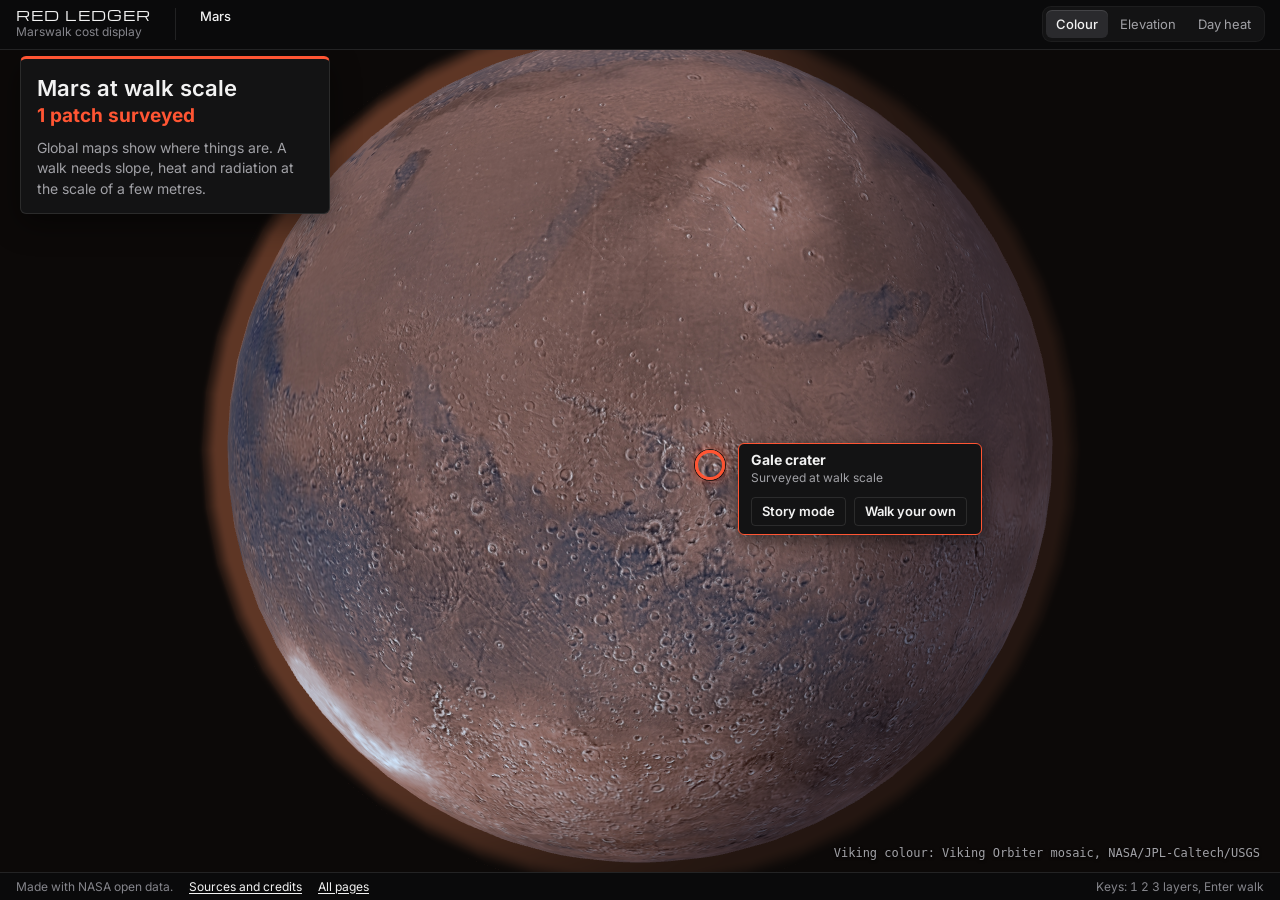
==== commit 877eaced: "Add a page that lists every page; name the redesign's pages in the README and credits links.html lis" ====
--- a/index.html
+++ b/index.html
@@ -3,132 +3,63 @@
 <head>
   <meta charset="utf-8">
   <meta name="viewport" content="width=device-width, initial-scale=1">
-  <title>Red Ledger: what a Marswalk costs the body</title>
-  <meta name="description" content="A helmet display for one Marswalk at Gale crater. Every route is priced in energy, heat, radiation dose and the way back. Made with NASA open data.">
-  <link rel="stylesheet" href="vendor/leaflet/leaflet.css">
-  <link rel="stylesheet" href="css/view3d.css">
+  <title>Red Ledger: Mars at walk scale</title>
+  <meta name="description" content="A globe of Mars. One patch at Gale crater is surveyed at walk scale and opens the Marswalk cost display. Made with NASA open data.">
   <link rel="stylesheet" href="css/hud.css">
+  <link rel="stylesheet" href="css/globe.css">
 </head>
-<body class="booting">
-  <div id="map" aria-label="Map of the walk area at Gale crater, Mars"></div>
-  <div id="view3d" hidden></div>
+<body>
+  <div id="globe" aria-label="Globe of Mars. Drag to turn it, scroll to zoom."></div>
   <div class="visor" aria-hidden="true"></div>
 
   <header class="top">
     <div class="brand">
       <span class="brand-mark">RED LEDGER</span>
-      <span class="brand-sub">Marswalk cost display · <a href="globe.html">whole Mars</a></span>
+      <span class="brand-sub">Marswalk cost display</span>
     </div>
     <div class="site">
-      <span class="site-name">Gale crater · Mount Sharp · boxwork ridges</span>
+      <span class="site-name">Mars</span>
       <span class="site-coord" id="cursor-coord"></span>
     </div>
-    <details class="chip-pop" id="weather">
-      <summary>Site weather</summary>
-      <div class="pop" id="weather-body"></div>
-    </details>
-    <nav class="overlays" id="views" aria-label="View">
-      <button type="button" id="view-map" aria-pressed="true">Map</button>
-      <button type="button" id="view-3d" aria-pressed="false" title="The walk on real terrain (key V)">3D</button>
-      <button type="button" id="view-follow" aria-pressed="false" hidden>Follow</button>
-      <button type="button" id="view-height" aria-pressed="false" hidden>Height ×2</button>
-    </nav>
-    <nav class="overlays" id="overlays" aria-label="Map overlay"></nav>
+    <nav class="overlays" id="layers" aria-label="Globe layers"></nav>
   </header>
 
-  <main class="hud">
-  <aside class="ledger" aria-label="Body cost along the route">
-    <header class="ledger-head">
-      <h2>Body ledger</h2>
-      <span class="ledger-mode" id="ledger-mode"></span>
-    </header>
-    <div class="loads">
-      <span><i class="assume"></i>Carrying</span>
-      <nav id="loads" aria-label="Carried load"></nav>
-    </div>
-    <div class="loads suit">
-      <label for="cooling"><i class="assume"></i>Suit cooling</label>
-      <input id="cooling" type="range" min="300" max="600" step="10" value="370" autocomplete="off" title="The heat the suit can remove. 370 W is the rating of a NASA prototype in a Mars environment. Drag to see the walk in another suit.">
-      <output id="cooling-value" for="cooling">370 W</output>
-    </div>
-    <div class="bars" id="bars"></div>
-    <div class="legend" id="legend" hidden>
-      <span class="legend-title" id="legend-title"></span>
-      <canvas id="legend-strip" width="200" height="8"></canvas>
-      <span class="legend-ticks" id="legend-ticks"></span>
-      <span class="legend-note" id="legend-note"></span>
-    </div>
-    <p class="ledger-note" id="ledger-note">Loading the terrain…</p>
-    <div class="ledger-foot">
-      <button type="button" id="brief-open" class="brief-open">Walk brief: before, during, after</button>
-      <button type="button" id="proof-open">How we tested it</button>
-      <details class="sources" id="sources">
-        <summary>Sources and assumptions</summary>
-        <ul id="sources-list"></ul>
-      </details>
-    </div>
+  <section class="intro" aria-label="About this globe">
+    <h1><span class="intro-title">Mars at walk scale</span><strong id="intro-count">1 patch surveyed</strong></h1>
+    <p>Global maps show where things are. A walk needs slope, heat and radiation at the scale of a few metres.</p>
+  </section>
+
+  <a class="patch-ring" id="patch-ring" href="story.html" hidden aria-label="Walk Gale crater" tabindex="-1"></a>
+  <div class="patch-label" id="patch-label" hidden>
+    <b>Gale crater</b>
+    <small>Surveyed at walk scale</small>
+    <span class="doors">
+      <a class="door" id="door-story" href="story.html">Story mode</a>
+      <a class="door" id="door-own" href="classic.html#own">Walk your own</a>
+    </span>
+  </div>
+
+  <p class="hint" id="hint">Drag to turn. Scroll to zoom. At Gale crater, choose story mode or walk your own.</p>
+
+  <aside class="card" id="card" aria-label="Selected point" hidden>
+    <button type="button" class="card-close" id="card-close" aria-label="Close">×</button>
+    <h3 id="card-coord"></h3>
+    <p id="card-elev"></p>
+    <p class="card-note">Not yet surveyed at walk scale. Global data only.</p>
   </aside>
 
-  <aside class="target" id="target" aria-label="Selected stop" hidden>
-    <figure id="target-photo" hidden>
-      <img id="target-img" alt="">
-      <button id="target-swap" type="button"></button>
-      <figcaption id="target-caption"></figcaption>
-    </figure>
-    <div class="target-body">
-      <h3 id="target-name"></h3>
-      <p id="target-text"></p>
-      <p class="credit" id="target-credit"></p>
-    </div>
-    <button type="button" class="close" id="target-close" aria-label="Close">×</button>
-  </aside>
-
-  <section class="walk" aria-label="Route comparison and walk control">
-    <div class="walk-goal" id="walk-goal" hidden>
-      <label>Walk <select id="walk-pick" title="Ready-made walks with a science goal, or a walk of your own"></select></label>
-      <span id="walk-goal-text"></span>
-    </div>
-    <p class="own-hint" id="own-hint" hidden><b id="own-verdict"></b><span id="own-hint-text"></span></p>
-    <div class="routes" id="routes"></div>
-    <div class="scrub">
-      <button id="play" type="button" disabled>Walk</button>
-      <button id="free" type="button" class="quiet" disabled title="Steer the walker yourself with the arrow keys; the body model runs on the ground you choose">Free walk</button>
-      <button id="own" type="button" class="quiet" disabled aria-pressed="false" title="Place your own stops on the map; the planner finds both routes there and back and what they cost the body (key O)">Own walk</button>
-      <label class="start" id="start-wrap">Start <select id="start-time" title="Local time on Mars when the walk starts. The share is how much of the body-cost route has a relay orbiter in view."></select></label>
-      <input id="progress" type="range" min="0" max="1000" value="0" disabled aria-label="Position along the route">
-      <span id="progress-text" class="mono"></span>
-    </div>
-    <canvas id="profile" aria-label="Elevation profile of the route"></canvas>
-  </section>
-  </main>
-
-  <dialog class="proof sheet" id="proof" aria-label="Tests of the model against measurements">
-    <header>
-      <h2>How we tested our own claims</h2>
-      <button type="button" class="close" id="proof-close" aria-label="Close">×</button>
-    </header>
-    <div id="proof-body"></div>
-  </dialog>
-
-  <dialog class="proof sheet" id="brief" aria-label="Walk brief">
-    <header>
-      <h2>Walk brief</h2>
-      <button type="button" class="close" id="brief-close" aria-label="Close">×</button>
-    </header>
-    <div id="brief-body"></div>
-  </dialog>
+  <p class="globe-credit" id="globe-credit"></p>
+  <p class="nogl" id="nogl" hidden>This page needs WebGL to draw the globe. <a href="story.html">Open the story</a> or <a href="classic.html">the map tool</a> instead.</p>
 
   <footer class="foot">
-    <span title="Mars Reconnaissance Orbiter (HiRISE, CTX, elevation), Mars Odyssey (THEMIS), Curiosity (RAD, REMS, cameras, path), Mars Global Surveyor (MOLA), Viking Orbiters. Orbiter positions: NASA/JPL Horizons">Made with NASA open data from five missions: MRO, Mars Odyssey, Curiosity, MGS, Viking.</span>
+    <span>Made with NASA open data.</span>
     <a href="CREDITS.md">Sources and credits</a>
-    <details class="chip-pop up" id="map-credits">
-      <summary>Map credits</summary>
-      <div class="pop" id="map-credits-body"></div>
-    </details>
-    <span class="assume-key"><i class="assume"></i>marks an assumption, not a measurement</span>
+    <a href="links.html">All pages</a>
+    <span class="keys">Keys: 1 2 3 layers, Enter walk</span>
   </footer>
 
-  <script src="vendor/leaflet/leaflet.js"></script>
-  <script type="module" src="js/app.js"></script>
+  <div class="fade" id="fade" aria-hidden="true"></div>
+
+  <script type="module" src="js/globe.js"></script>
 </body>
 </html>
--- a/css/hud.css
+++ b/css/hud.css
@@ -480,26 +480,35 @@
   cursor: pointer;
 }
 
-/* Your own walk: the viewer places the stops on the map. The hint sits at
-   the foot of the map, next to the buttons it belongs to. */
+/* Your own walk: the viewer places the stops on the map. One line at the
+   foot of the map says what to do next; the walk's verdict sits in the
+   panel, over the routes it sums up. While no stop is placed, the routes
+   on screen are the survey's, and they step back so the dashed frame is
+   the one thing to look at. */
 .own .leaflet-container { cursor: crosshair; }
 .stop-own { background: var(--bg); color: var(--text); border: 2px solid var(--text); cursor: pointer; }
 .map-foot { position: absolute; left: 12px; right: 12px; bottom: 12px; display: flex; flex-direction: column; align-items: flex-start; gap: 8px; }
 .map-coord { max-width: 100%; padding: 4px 8px; font-size: 12px; line-height: 16px; color: var(--dim); white-space: pre; overflow: hidden; text-overflow: ellipsis; background: var(--panel); border: 1px solid transparent; border-radius: 6px; box-shadow: var(--ring); }
 .map-coord:empty, #view3d:not([hidden]) ~ .map-window .map-coord { display: none; }
+/* In 3D the hint would cover the view's credit line, so it rests there. */
+#view3d:not([hidden]) ~ .map-window .own-hint { display: none; }
+/* The page's opening line rests while the viewer walks or places stops. */
+.own .map-coord.opening, .free .map-coord.opening { display: none; }
 .own-hint {
-  max-width: min(480px, 100%);
+  max-width: min(640px, 100%);
   margin: 0;
-  padding: 8px 12px;
+  padding: 6px 10px;
   font-size: 13px;
   line-height: 20px;
   background: var(--panel);
   border: 1px solid transparent;
-  border-radius: 8px;
+  border-radius: 6px;
   box-shadow: var(--ring-strong);
 }
 .own-hint[hidden] { display: none; }
 .own #free, .free #own { display: none; }
+.routes, .route-line, .rest-mark { transition: opacity 150ms ease-out; }
+.own-empty .routes, .own-empty .route-line, .own-empty .rest-mark { opacity: 0.4; }
 
 /* The walk strip: the buttons, the start time, and the elevation profile
    with the slider lying over it */
@@ -512,7 +521,7 @@
 .start { display: flex; flex: none; align-items: center; gap: 8px; margin-left: 8px; font-size: 13px; color: var(--dim); white-space: nowrap; }
 .start[hidden] { display: none; }
 .start select { height: 32px; padding: 0 8px; font-size: 13px; color: var(--text); background: var(--raised); border: 1px solid rgba(255, 255, 255, 0.2); border-radius: 8px; }
-.start option { color: #111; }
+.start option { color: var(--text); background: var(--raised); }
 
 #progress-text {
   flex: 1 1 0;
@@ -559,8 +568,9 @@
   border-radius: 0;
 }
 
-/* Free walk: the viewer steers. The planned-route controls step back. */
-.free #progress, .free #play, .free .start { display: none; }
+/* Free walk: the viewer steers. The planned-route controls step back, and
+   the profile of the planned route, which the walker has left, goes. */
+.free #progress, .free #play, .free .start, .free .track { display: none; }
 .free #progress-text { text-align: left; color: var(--text); }
 .free .routes { opacity: 0.45; pointer-events: none; }
 
@@ -635,7 +645,9 @@
 #view3d .v3d-badge { top: 64px; left: 68px; right: auto; font: 500 12px/16px var(--sans); letter-spacing: 0; border-color: rgba(255, 181, 71, 0.5); border-radius: 6px; }
 #view3d .v3d-compass-needle::before { font: 600 11px/1 var(--sans); }
 #view3d .v3d-credit { left: 12px; bottom: 12px; max-width: calc(100% - 24px); border-radius: 6px; }
-#view3d .v3d-hint { right: 12px; bottom: 12px; border-radius: 6px; }
+/* The hint sits above the credit line, which must stay readable while the
+   AI-made walker figure is on screen. */
+#view3d .v3d-hint { right: 12px; bottom: 44px; border-radius: 6px; }
 
 /* The two sheets: the tests and the walk brief */
 
@@ -823,3 +835,39 @@
 .rec .panel-sec:last-child { display: none; }
 .rec .loads button:not([aria-pressed="true"]) { display: none; }
 .rec .start select { appearance: none; border: 0; background: none; padding: 0; }
+
+/* ---- From the science side's features, in this page's look ---- */
+
+/* The page's opening line rests where the pointer readout is, until the
+   pointer is over the map. A sentence, so it may wrap. */
+.map-coord.opening { color: var(--text); white-space: normal; }
+
+/* The suit's cooling: a slider in the same row as the carried load. The
+   control stays neutral; heat is the only colour in the panel. */
+.loads.suit { gap: 12px; }
+.suit label { flex: none; }
+.suit input { flex: 1; min-width: 0; accent-color: var(--text); }
+.suit output { flex: none; min-width: 48px; font-size: 13px; color: var(--text); text-align: right; font-variant-numeric: tabular-nums; }
+.rec .suit input { display: none; }
+
+/* The walk now shown, and what it is for, above the two routes. */
+.walk-goal { display: flex; flex-wrap: wrap; align-items: center; gap: 8px 12px; margin: 0 0 12px; font-size: 13px; line-height: 20px; color: var(--text); }
+.walk-goal[hidden] { display: none; }
+.walk-goal label { display: flex; flex: none; align-items: center; gap: 8px; color: var(--dim); white-space: nowrap; }
+.walk-goal select { height: 32px; padding: 0 8px; font-size: 13px; color: var(--text); background: var(--raised); border: 1px solid rgba(255, 255, 255, 0.2); border-radius: 8px; }
+.walk-goal option { color: var(--text); background: var(--raised); }
+.walk-goal span { flex: 1 1 220px; color: var(--dim); }
+.walk-goal span[hidden] { display: none; }
+.free .walk-goal { display: none; }
+.rec .walk-goal select { appearance: none; border: 0; background: none; padding: 0; }
+
+/* What a walk of your own comes to, in one line where the goal of a
+   ready-made walk goes. It fades while the next plan is being made, with
+   the route cards it sums up. */
+.own-verdict { flex: 1 1 100%; font-size: 13px; line-height: 20px; font-weight: 500; color: var(--text); transition: opacity 150ms ease-out; }
+.own-verdict[hidden] { display: none; }
+.panel-sec:has(.routes[aria-busy="true"]) .own-verdict { opacity: 0.55; }
+
+/* What the choice of route changes: one sentence, then what it costs. */
+.delta { flex-direction: column; flex-wrap: nowrap; gap: 4px; }
+.delta b { font-weight: 500; line-height: 18px; }
--- a/css/globe.css
+++ b/css/globe.css
@@ -0,0 +1,180 @@
+/* Only what the globe page adds to hud.css. */
+
+#globe { position: fixed; inset: 0; background: var(--bg); cursor: grab; touch-action: none; }
+#globe.dragging { cursor: grabbing; }
+#globe canvas { display: block; width: 100%; height: 100%; }
+
+.intro, .card, .globe-credit, .hint, .nogl { position: fixed; z-index: 500; }
+
+.intro {
+  top: calc(var(--top) + 8px); left: 20px;
+  width: 310px;
+  padding: 16px 16px 14px;
+  background: var(--panel);
+  border: 1px solid var(--line);
+  border-top: 3px solid var(--red);
+  border-radius: 6px;
+  box-shadow: 0 10px 30px rgba(0, 0, 0, 0.45);
+}
+.intro h1 { margin: 0 0 10px; font: 600 22px/1.2 var(--sans); color: var(--text); }
+.intro h1 strong { display: block; margin-top: 4px; font-size: 19px; font-weight: 700; color: var(--red); }
+.intro p { margin: 0; font-size: 14px; line-height: 1.45; color: var(--dim); }
+
+/* Ring on the surveyed patch. The patch is about 2 km wide, far too small to
+   see on a globe, so the ring has a fixed size on screen. */
+.patch-ring {
+  position: fixed; z-index: 450;
+  width: 30px; height: 30px;
+  margin: -15px 0 0 -15px;
+  border: 3px solid var(--red);
+  border-radius: 50%;
+  box-shadow: 0 0 0 1px rgba(8, 5, 4, 0.8), 0 0 12px rgba(255, 85, 51, 0.7);
+  transition: transform 1.2s cubic-bezier(0.3, 0, 0.7, 1), opacity 1.2s ease-in;
+}
+.patch-ring::after {
+  content: "";
+  position: absolute; inset: -3px;
+  border: 2px solid var(--red);
+  border-radius: 50%;
+  animation: ring-pulse 2.6s ease-out infinite;
+  pointer-events: none;
+}
+@keyframes ring-pulse {
+  from { transform: scale(1); opacity: 0.85; }
+  to { transform: scale(3.2); opacity: 0; }
+}
+.leaving .patch-ring { transform: scale(7); opacity: 0; }
+.leaving .patch-label, .leaving .intro, .leaving .hint, .leaving .card { opacity: 0; transition: opacity 400ms var(--ease-out); }
+
+.patch-label {
+  position: fixed; z-index: 450;
+  display: flex; flex-direction: column; gap: 3px;
+  margin: -22px 0 0 28px;
+  padding: 8px 14px 8px 12px;
+  white-space: nowrap;
+  color: var(--text);
+  text-decoration: none;
+  background: var(--panel);
+  border: 1px solid var(--red);
+  border-radius: 6px;
+  box-shadow: 0 6px 18px rgba(0, 0, 0, 0.5);
+}
+.patch-label b { font: 700 14px/1.2 var(--sans); }
+.doors { display: flex; gap: 8px; margin-top: 8px; }
+.door { padding: 6px 10px; font: 600 13px/1.2 var(--sans); color: var(--text); text-decoration: none; border: 1px solid var(--line); border-radius: 4px; }
+.door:focus-visible { outline: 2px solid var(--amber); outline-offset: 2px; }
+.patch-label small { font: 12px/1.2 var(--sans); color: var(--dim); }
+/* Hover only where a pointer can hover; on touch it would stay lit after a tap. */
+@media (hover: hover) {
+  .door:hover { background: var(--red); border-color: var(--red); color: var(--bg); }
+}
+.patch-ring[hidden], .patch-label[hidden], .card[hidden], .nogl[hidden] { display: none; }
+.patch-ring:focus-visible, .patch-label:focus-visible, .card-close:focus-visible { outline: 2px solid var(--amber); outline-offset: 2px; }
+
+.hint {
+  left: 50%; bottom: calc(var(--foot) + 44px);
+  transform: translateX(-50%);
+  margin: 0;
+  padding: 8px 16px;
+  font-size: 14px;
+  color: var(--text);
+  white-space: nowrap;
+  background: var(--panel-quiet);
+  border: 1px solid var(--line);
+  border-radius: 999px;
+  transition: opacity 600ms var(--ease-out);
+  pointer-events: none;
+}
+.hint.gone { opacity: 0; }
+
+/* Same panel as .ledger in hud.css, anchored bottom left above the footer. */
+.card {
+  left: 20px; bottom: calc(var(--foot) + 16px);
+  width: 310px;
+  padding: 14px 16px 14px;
+  background: var(--panel);
+  border: 1px solid var(--line);
+  border-top: 3px solid var(--red);
+  border-radius: 6px;
+  box-shadow: 0 10px 30px rgba(0, 0, 0, 0.45);
+  animation: card-in 250ms var(--ease-out);
+}
+@keyframes card-in { from { opacity: 0; transform: translateY(10px); } }
+.card h3 { margin: 0 28px 6px 0; font: 600 15px/1.4 var(--mono); }
+.card p { margin: 0 0 6px; font-size: 13px; color: var(--dim); }
+.card .card-note { margin: 8px 0 0; color: var(--text); }
+.card-close {
+  position: absolute; top: 8px; right: 8px;
+  width: 28px; height: 28px;
+  font: 20px/1 var(--mono);
+  color: var(--dim);
+  background: none; border: 1px solid var(--line); border-radius: 4px; cursor: pointer;
+}
+@media (hover: hover) {
+  .card-close:hover { color: var(--text); border-color: var(--text); }
+}
+
+.globe-credit {
+  right: 20px; bottom: calc(var(--foot) + 10px);
+  max-width: 60vw;
+  margin: 0;
+  text-align: right;
+  font: 12px/1.4 var(--mono);
+  color: var(--dim);
+  text-shadow: 0 1px 3px #000;
+  pointer-events: none;
+}
+
+.nogl {
+  top: 50%; left: 50%;
+  transform: translate(-50%, -50%);
+  max-width: 340px;
+  padding: 14px 16px;
+  background: var(--panel);
+  border: 1px solid var(--line);
+  border-radius: 6px;
+}
+.nogl a { color: var(--text); }
+.foot a { color: var(--text); }
+.foot .keys { margin-left: auto; }
+
+/* Fades the page to the background colour before the walk page opens. */
+.fade { position: fixed; inset: 0; z-index: 900; background: var(--bg); opacity: 0; pointer-events: none; transition: opacity 450ms var(--ease-out); }
+.fade.on { opacity: 1; }
+
+@media (max-width: 900px) {
+  .overlays { display: flex; }
+  .top { flex-wrap: wrap; gap: 8px 16px; height: auto; min-height: var(--top); padding-top: 8px; padding-bottom: 8px; }
+  .intro { top: 120px; left: 10px; width: min(310px, calc(100vw - 20px)); }
+  .card { left: 10px; width: min(310px, calc(100vw - 20px)); }
+  .foot .keys { display: none; }
+  .globe-credit { max-width: 90vw; bottom: calc(var(--foot) + 4px); }
+  .hint { white-space: normal; width: 90vw; text-align: center; }
+}
+
+@media (prefers-reduced-motion: reduce) {
+  .patch-ring::after, .card { animation: none; }
+  .patch-ring { transition: none; }
+  .fade { transition: none; }
+}
+
+/* Recording mode: nothing on screen that a viewer cannot use. */
+.rec, .rec * { cursor: none !important; }
+.rec .site-coord { visibility: hidden; }
+
+/* No 3D (body.flat): a flat map of Mars with Gale marked, the doors beside it,
+   and the note moved to the bottom so it does not cover the map. */
+.flat-mars {
+  position: absolute;
+  top: 50%; left: 50%;
+  width: min(100vw, 200vh);
+  aspect-ratio: 2 / 1;
+  transform: translate(-50%, -50%);
+}
+.flat-mars img { display: block; width: 100%; height: 100%; }
+.flat-mars .patch-ring, .flat-mars .patch-label { position: absolute; }
+.flat #globe canvas { display: none; }
+.flat .nogl { top: auto; bottom: calc(var(--foot) + 16px); transform: translateX(-50%); }
+/* Gale is far east on the map, so its label opens to the left of the ring. */
+.flat-mars .patch-label { margin: -22px 0 0 -28px; translate: -100% 0; }
+.flat .hint, .flat .foot .keys { display: none; }
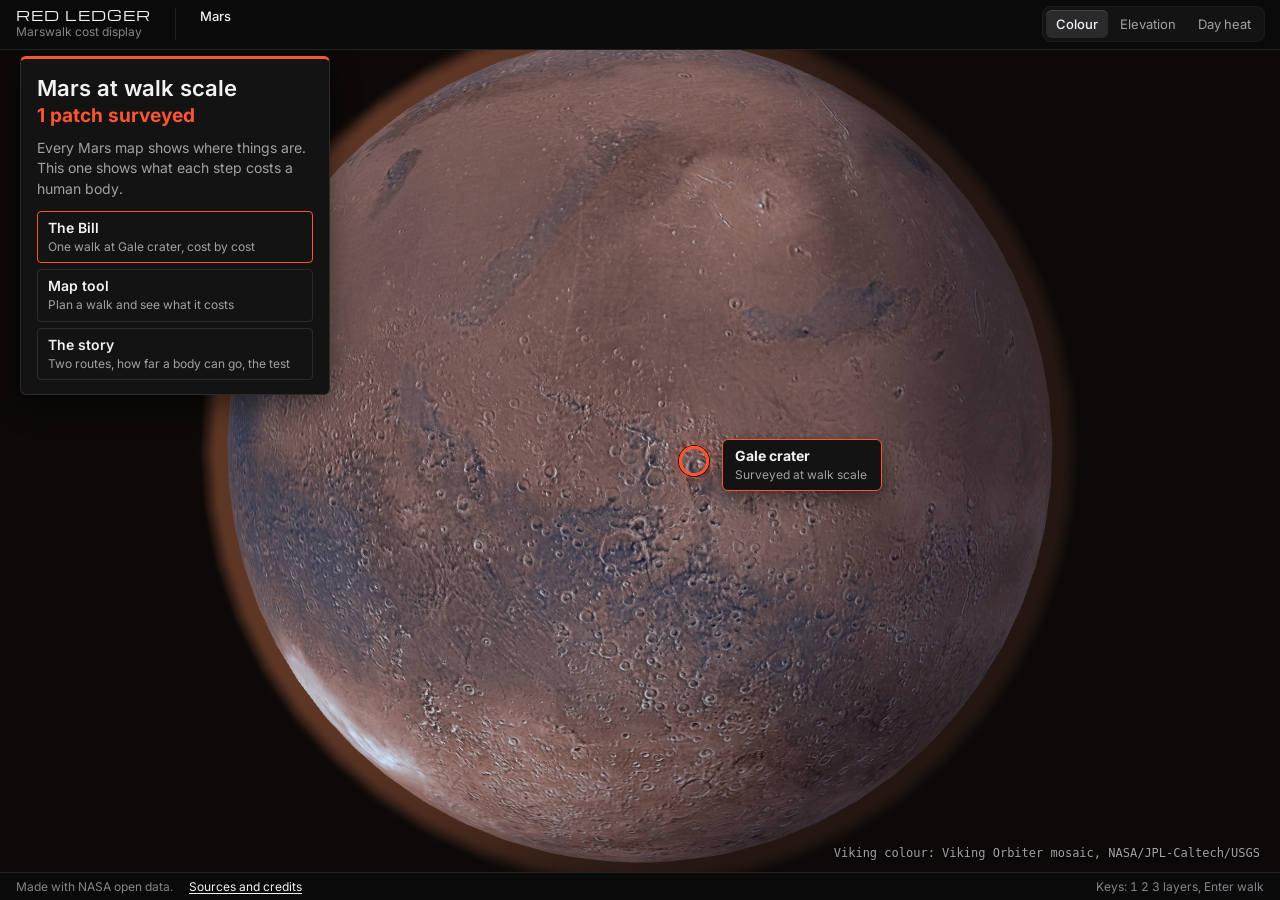
==== commit 6b2508a7: "Front page: three ways in beside the globe The Bill, the map tool and the story stand in the panel b" ====
--- a/index.html
+++ b/index.html
@@ -4,7 +4,7 @@
   <meta charset="utf-8">
   <meta name="viewport" content="width=device-width, initial-scale=1">
   <title>Red Ledger: Mars at walk scale</title>
-  <meta name="description" content="A globe of Mars. One patch at Gale crater is surveyed at walk scale and opens the Marswalk cost display. Made with NASA open data.">
+  <meta name="description" content="What one walk on Mars costs a human body. A globe of Mars with three ways in: The Bill, the map tool and the story. Made with NASA open data.">
   <link rel="stylesheet" href="css/hud.css">
   <link rel="stylesheet" href="css/globe.css">
 </head>
@@ -26,20 +26,21 @@
 
   <section class="intro" aria-label="About this globe">
     <h1><span class="intro-title">Mars at walk scale</span><strong id="intro-count">1 patch surveyed</strong></h1>
-    <p>Global maps show where things are. A walk needs slope, heat and radiation at the scale of a few metres.</p>
+    <p>Every Mars map shows where things are. This one shows what each step costs a human body.</p>
+    <nav class="ways" aria-label="Three ways in">
+      <a class="way" href="present-b.html"><b>The Bill</b><small>One walk at Gale crater, cost by cost</small></a>
+      <a class="way" href="classic.html"><b>Map tool</b><small>Plan a walk and see what it costs</small></a>
+      <a class="way" href="story.html"><b>The story</b><small>Two routes, how far a body can go, the test</small></a>
+    </nav>
   </section>
 
   <a class="patch-ring" id="patch-ring" href="story.html" hidden aria-label="Walk Gale crater" tabindex="-1"></a>
   <div class="patch-label" id="patch-label" hidden>
     <b>Gale crater</b>
     <small>Surveyed at walk scale</small>
-    <span class="doors">
-      <a class="door" id="door-story" href="story.html">Story mode</a>
-      <a class="door" id="door-own" href="classic.html#own">Walk your own</a>
-    </span>
   </div>
 
-  <p class="hint" id="hint">Drag to turn. Scroll to zoom. At Gale crater, choose story mode or walk your own.</p>
+  <p class="hint" id="hint">Drag to turn. Scroll to zoom. The ring at Gale crater opens the story.</p>
 
   <aside class="card" id="card" aria-label="Selected point" hidden>
     <button type="button" class="card-close" id="card-close" aria-label="Close">×</button>
@@ -54,7 +55,6 @@
   <footer class="foot">
     <span>Made with NASA open data.</span>
     <a href="CREDITS.md">Sources and credits</a>
-    <a href="links.html">All pages</a>
     <span class="keys">Keys: 1 2 3 layers, Enter walk</span>
   </footer>
 
--- a/css/hud.css
+++ b/css/hud.css
@@ -390,7 +390,7 @@
 .route-big .over, .route-big .over b { color: var(--red); }
 .route-small { margin-top: 4px; font-size: 12px; line-height: 16px; color: var(--dim); }
 .route-big + .route-small { margin-top: 8px; }
-.route-small.need b { color: var(--text); }
+.route-small.need b, .route-small.pace b { color: var(--text); }
 .route-flag { display: inline-block; margin-left: 8px; padding: 0 6px; color: var(--red); border: 1px solid rgba(255, 85, 51, 0.5); border-radius: 4px; }
 /* The contact line carries a dot in the blue of the profile's contact strip. */
 .route-small.contact::before { content: ""; display: inline-block; width: 6px; height: 6px; margin: 0 6px 1px 0; background: var(--contact); border-radius: 50%; }
--- a/css/globe.css
+++ b/css/globe.css
@@ -19,6 +19,13 @@
 .intro h1 { margin: 0 0 10px; font: 600 22px/1.2 var(--sans); color: var(--text); }
 .intro h1 strong { display: block; margin-top: 4px; font-size: 19px; font-weight: 700; color: var(--red); }
 .intro p { margin: 0; font-size: 14px; line-height: 1.45; color: var(--dim); }
+/* The three ways in. The first is the one to open first. */
+.ways { display: grid; gap: 6px; margin-top: 12px; }
+.way { display: block; padding: 8px 10px; color: var(--text); text-decoration: none; border: 1px solid var(--line); border-radius: 4px; }
+.way:first-child { border-color: var(--red); }
+.way b { display: block; font: 600 14px/1.2 var(--sans); }
+.way small { display: block; margin-top: 2px; font: 12px/1.3 var(--sans); color: var(--dim); }
+.way:focus-visible { outline: 2px solid var(--amber); outline-offset: 2px; }
 
 /* Ring on the surveyed patch. The patch is about 2 km wide, far too small to
    see on a globe, so the ring has a fixed size on screen. */
@@ -59,14 +66,12 @@
   border-radius: 6px;
   box-shadow: 0 6px 18px rgba(0, 0, 0, 0.5);
 }
+.patch-label.below { margin: 26px 0 0; translate: -50% 0; }
 .patch-label b { font: 700 14px/1.2 var(--sans); }
-.doors { display: flex; gap: 8px; margin-top: 8px; }
-.door { padding: 6px 10px; font: 600 13px/1.2 var(--sans); color: var(--text); text-decoration: none; border: 1px solid var(--line); border-radius: 4px; }
-.door:focus-visible { outline: 2px solid var(--amber); outline-offset: 2px; }
 .patch-label small { font: 12px/1.2 var(--sans); color: var(--dim); }
 /* Hover only where a pointer can hover; on touch it would stay lit after a tap. */
 @media (hover: hover) {
-  .door:hover { background: var(--red); border-color: var(--red); color: var(--bg); }
+  .way:hover { border-color: var(--red); background: rgba(255, 85, 51, 0.08); }
 }
 .patch-ring[hidden], .patch-label[hidden], .card[hidden], .nogl[hidden] { display: none; }
 .patch-ring:focus-visible, .patch-label:focus-visible, .card-close:focus-visible { outline: 2px solid var(--amber); outline-offset: 2px; }
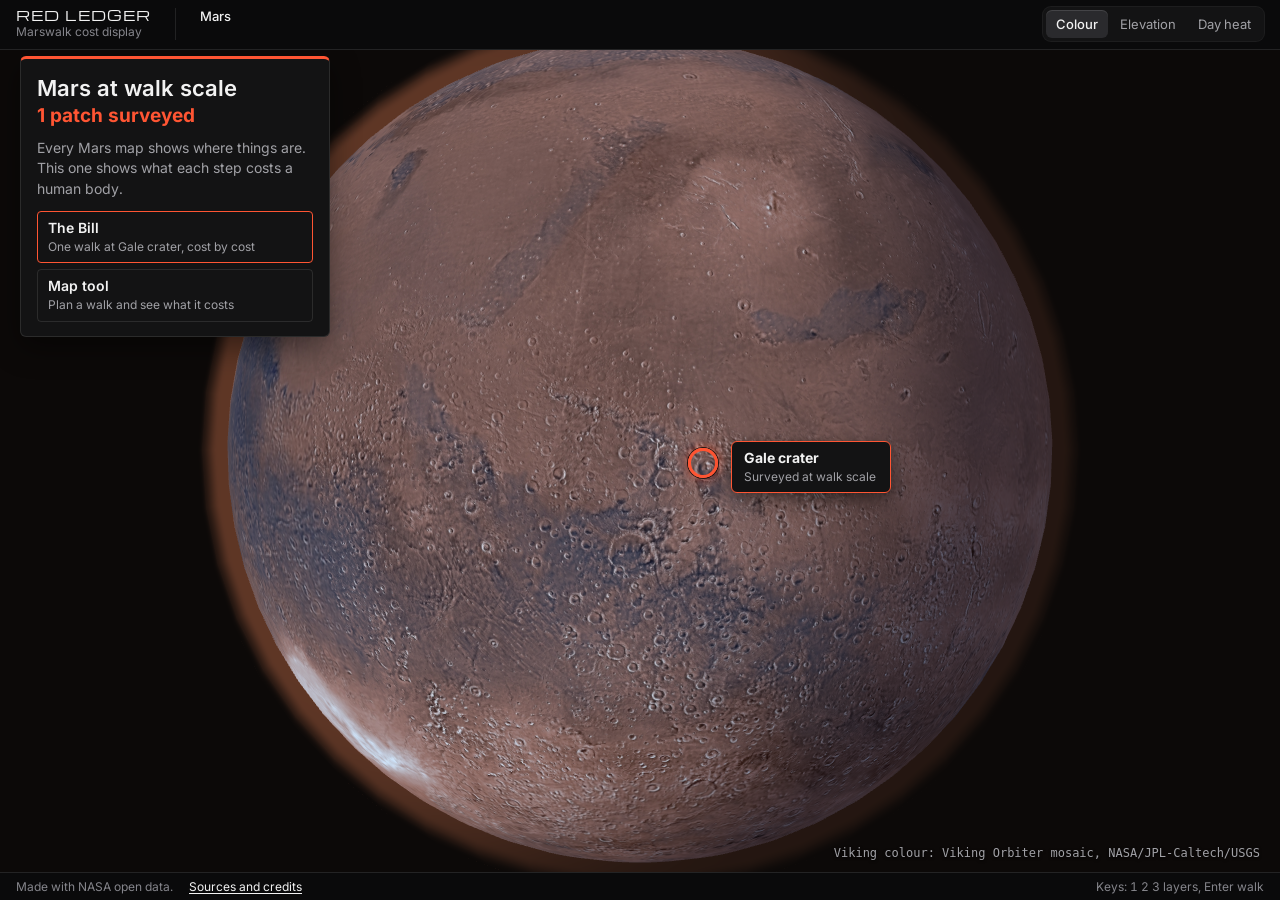
==== commit 89a22d1a: "Front page: the globe opens The Bill and the map tool The three main pages are the globe, The Bill a" ====
--- a/index.html
+++ b/index.html
@@ -4,7 +4,7 @@
   <meta charset="utf-8">
   <meta name="viewport" content="width=device-width, initial-scale=1">
   <title>Red Ledger: Mars at walk scale</title>
-  <meta name="description" content="What one walk on Mars costs a human body. A globe of Mars with three ways in: The Bill, the map tool and the story. Made with NASA open data.">
+  <meta name="description" content="What one walk on Mars costs a human body. A globe of Mars that opens The Bill and the map tool. Made with NASA open data.">
   <link rel="stylesheet" href="css/hud.css">
   <link rel="stylesheet" href="css/globe.css">
 </head>
@@ -27,20 +27,19 @@
   <section class="intro" aria-label="About this globe">
     <h1><span class="intro-title">Mars at walk scale</span><strong id="intro-count">1 patch surveyed</strong></h1>
     <p>Every Mars map shows where things are. This one shows what each step costs a human body.</p>
-    <nav class="ways" aria-label="Three ways in">
+    <nav class="ways" aria-label="Two ways in">
       <a class="way" href="present-b.html"><b>The Bill</b><small>One walk at Gale crater, cost by cost</small></a>
       <a class="way" href="classic.html"><b>Map tool</b><small>Plan a walk and see what it costs</small></a>
-      <a class="way" href="story.html"><b>The story</b><small>Two routes, how far a body can go, the test</small></a>
     </nav>
   </section>
 
-  <a class="patch-ring" id="patch-ring" href="story.html" hidden aria-label="Walk Gale crater" tabindex="-1"></a>
+  <a class="patch-ring" id="patch-ring" href="present-b.html" hidden aria-label="Walk Gale crater" tabindex="-1"></a>
   <div class="patch-label" id="patch-label" hidden>
     <b>Gale crater</b>
     <small>Surveyed at walk scale</small>
   </div>
 
-  <p class="hint" id="hint">Drag to turn. Scroll to zoom. The ring at Gale crater opens the story.</p>
+  <p class="hint" id="hint">Drag to turn. Scroll to zoom. The ring at Gale crater opens The Bill.</p>
 
   <aside class="card" id="card" aria-label="Selected point" hidden>
     <button type="button" class="card-close" id="card-close" aria-label="Close">×</button>
@@ -50,7 +49,7 @@
   </aside>
 
   <p class="globe-credit" id="globe-credit"></p>
-  <p class="nogl" id="nogl" hidden>This page needs WebGL to draw the globe. <a href="story.html">Open the story</a> or <a href="classic.html">the map tool</a> instead.</p>
+  <p class="nogl" id="nogl" hidden>This page needs WebGL to draw the globe. <a href="present-b.html">Open The Bill</a> or <a href="classic.html">the map tool</a> instead.</p>
 
   <footer class="foot">
     <span>Made with NASA open data.</span>
--- a/css/globe.css
+++ b/css/globe.css
@@ -19,7 +19,7 @@
 .intro h1 { margin: 0 0 10px; font: 600 22px/1.2 var(--sans); color: var(--text); }
 .intro h1 strong { display: block; margin-top: 4px; font-size: 19px; font-weight: 700; color: var(--red); }
 .intro p { margin: 0; font-size: 14px; line-height: 1.45; color: var(--dim); }
-/* The three ways in. The first is the one to open first. */
+/* The ways in beside the globe. The first is the one to open first. */
 .ways { display: grid; gap: 6px; margin-top: 12px; }
 .way { display: block; padding: 8px 10px; color: var(--text); text-decoration: none; border: 1px solid var(--line); border-radius: 4px; }
 .way:first-child { border-color: var(--red); }
